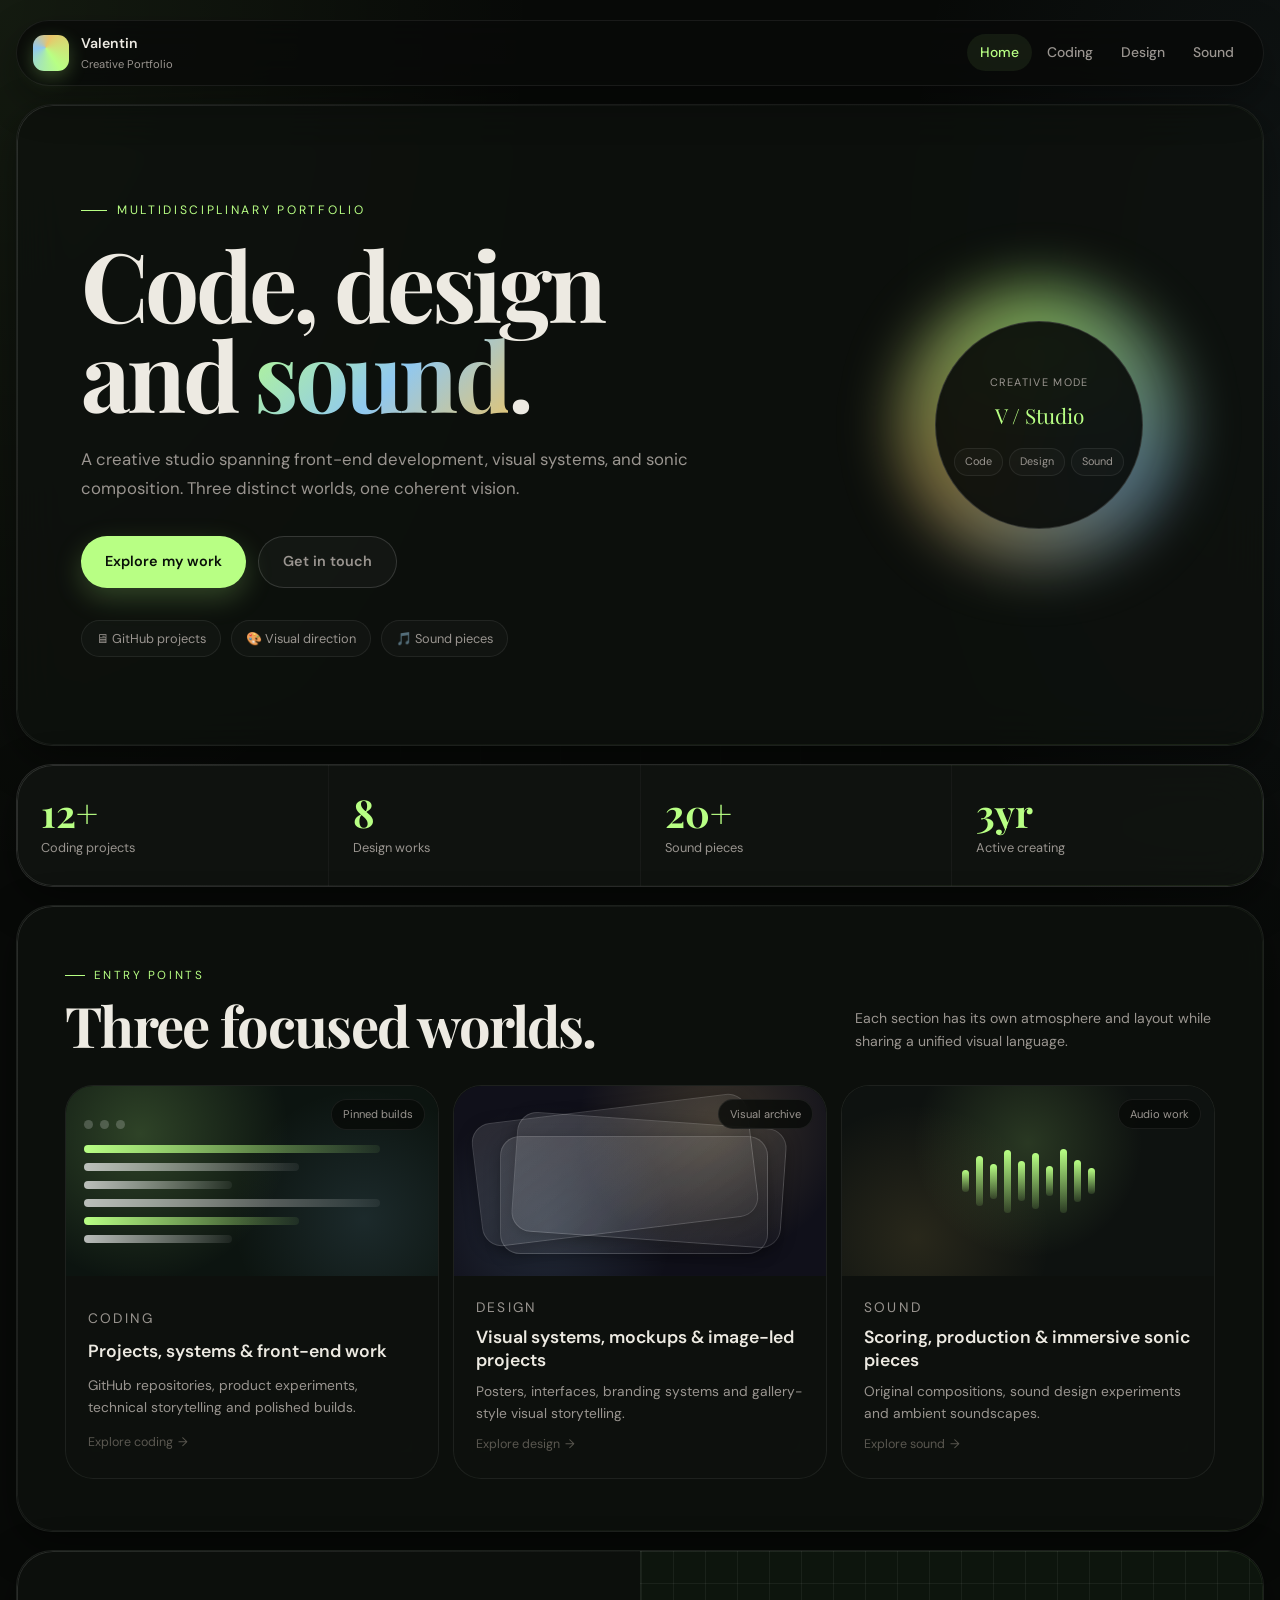
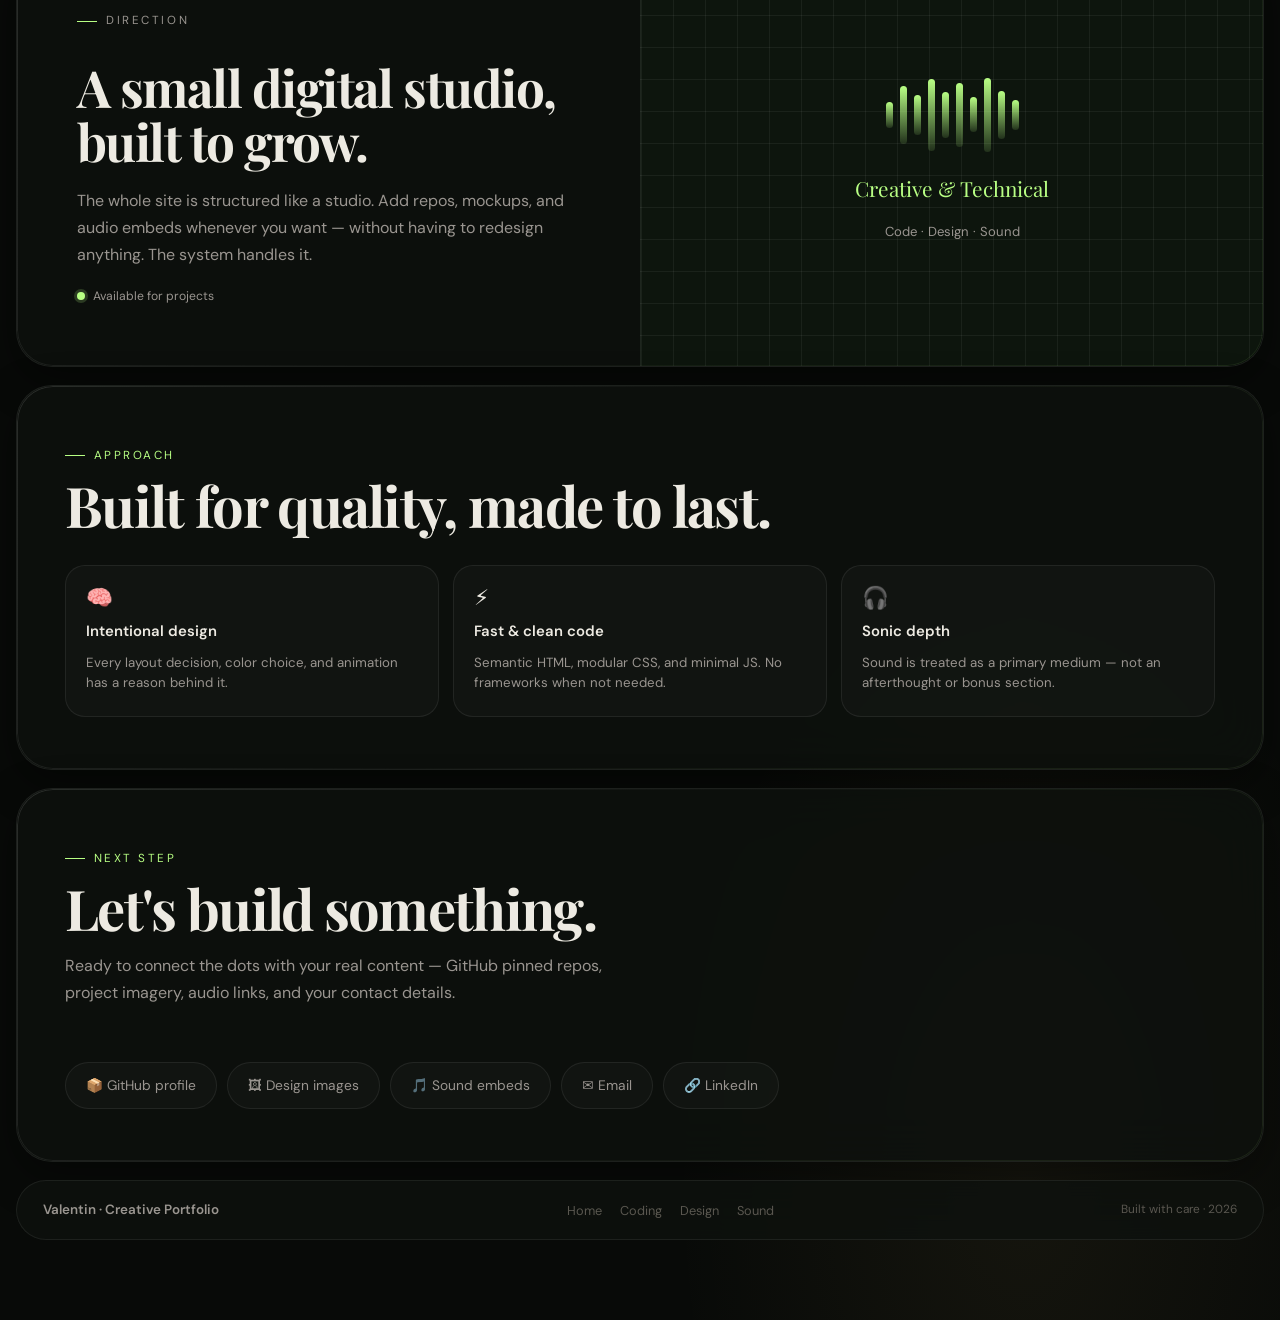
==== index.html @ ca35df56 "v0.9.1" ====
<!DOCTYPE html>
<html lang="en">

<head>
  <meta charset="UTF-8">
  <meta name="viewport" content="width=device-width, initial-scale=1.0">
  <meta name="description" content="Valentin — Multidisciplinary creative portfolio. Code, design and sound.">
  <title>Valentin — Creative Portfolio</title>
  <link rel="preconnect" href="https://fonts.googleapis.com">
  <link rel="preconnect" href="https://fonts.gstatic.com" crossorigin>
  <link
    href="https://fonts.googleapis.com/css2?family=DM+Sans:wght@400;500;600&family=Playfair+Display:wght@700&family=JetBrains+Mono:wght@400&display=swap"
    rel="stylesheet">
  <link rel="stylesheet" href="./assets/styles.css">
  <script defer src="main.js"></script>
</head>

<body>
  <div class="site-wrap">

    <!-- ── Header ── -->
    <header class="site-header">
      <a class="brand" href="index.html">
        <span class="brand-mark" aria-hidden="true"></span>
        <span class="brand-copy">
          <strong>Valentin</strong>
          <small>Creative Portfolio</small>
        </span>
      </a>
      <nav class="site-nav" aria-label="Primary">
        <a class="nav-link" href="index.html">Home</a>
        <a class="nav-link" href="coding.html">Coding</a>
        <a class="nav-link" href="design.html">Design</a>
        <a class="nav-link" href="sound.html">Sound</a>
      </nav>
    </header>

    <!-- ── Hero ── -->
    <section class="page-hero glass" aria-label="Hero">
      <div class="hero-copy" data-reveal>
        <p class="hero-eyebrow">Multidisciplinary portfolio</p>
        <h1 class="hero-title">
          Code, design<br>and <em>sound</em>.
        </h1>
        <p class="hero-desc">
          A creative studio spanning front-end development, visual systems, and sonic composition.
          Three distinct worlds, one coherent vision.
        </p>
        <div class="hero-actions">
          <a class="btn btn-primary" href="#categories">Explore my work</a>
          <a class="btn btn-ghost" href="#contact">Get in touch</a>
        </div>
        <div class="hero-meta">
          <span class="hero-chip">🖥 GitHub projects</span>
          <span class="hero-chip">🎨 Visual direction</span>
          <span class="hero-chip">🎵 Sound pieces</span>
        </div>
      </div>

      <div class="orb-wrap" aria-hidden="true">
        <span class="orb-ring"></span>
        <div class="orb-core">
          <span class="orb-label">Creative mode</span>
          <span class="orb-value">V / Studio</span>
          <div class="orb-tags">
            <span class="orb-tag">Code</span>
            <span class="orb-tag">Design</span>
            <span class="orb-tag">Sound</span>
          </div>
        </div>
      </div>
    </section>

    <!-- ── Stats ── -->
    <div class="stats-strip glass" data-reveal>
      <div class="stat-item">
        <span class="stat-num">12+</span>
        <span class="stat-label">Coding projects</span>
      </div>
      <div class="stat-item">
        <span class="stat-num">8</span>
        <span class="stat-label">Design works</span>
      </div>
      <div class="stat-item">
        <span class="stat-num">20+</span>
        <span class="stat-label">Sound pieces</span>
      </div>
      <div class="stat-item">
        <span class="stat-num">3yr</span>
        <span class="stat-label">Active creating</span>
      </div>
    </div>

    <!-- ── Categories ── -->
    <section class="section glass" id="categories" aria-label="Categories">
      <div class="section-header">
        <div data-reveal>
          <p class="section-label">Entry points</p>
          <h2 class="section-title">Three focused worlds.</h2>
        </div>
        <p style="font-size:.88rem;color:var(--text-muted);max-width:36ch;line-height:1.65;" data-reveal="right">
          Each section has its own atmosphere and layout while sharing a unified visual language.
        </p>
      </div>

      <div class="category-grid">
        <!-- Coding -->
        <a class="cat-card" href="coding.html" data-reveal data-delay="1">
          <div class="cat-media cat-media-code">
            <div class="code-preview">
              <div class="win-dots">
                <span class="win-dot"></span>
                <span class="win-dot"></span>
                <span class="win-dot"></span>
              </div>
              <div class="code-lines">
                <span class="code-line accent l-long"></span>
                <span class="code-line l-med"></span>
                <span class="code-line l-short"></span>
                <span class="code-line l-long"></span>
                <span class="code-line accent l-med"></span>
                <span class="code-line l-short"></span>
              </div>
            </div>
            <span class="cat-badge">Pinned builds</span>
          </div>
          <div class="cat-body">
            <p class="cat-kicker">Coding</p>
            <h3>Projects, systems &amp; front-end work</h3>
            <p>GitHub repositories, product experiments, technical storytelling and polished builds.</p>
            <span class="cat-arrow">Explore coding <span>→</span></span>
          </div>
        </a>

        <!-- Design -->
        <a class="cat-card" href="design.html" data-reveal data-delay="2">
          <div class="cat-media cat-media-design" style="position:relative;">
            <span class="d-frame d-frame-a"></span>
            <span class="d-frame d-frame-b"></span>
            <span class="d-frame d-frame-c"></span>
            <span class="cat-badge">Visual archive</span>
          </div>
          <div class="cat-body">
            <p class="cat-kicker">Design</p>
            <h3>Visual systems, mockups &amp; image-led projects</h3>
            <p>Posters, interfaces, branding systems and gallery-style visual storytelling.</p>
            <span class="cat-arrow">Explore design <span>→</span></span>
          </div>
        </a>

        <!-- Sound -->
        <a class="cat-card" href="sound.html" data-reveal data-delay="3">
          <div class="cat-media cat-media-sound">
            <div class="waveform" aria-hidden="true">
              <span></span><span></span><span></span><span></span><span></span>
              <span></span><span></span><span></span><span></span><span></span>
            </div>
            <span class="cat-badge">Audio work</span>
          </div>
          <div class="cat-body">
            <p class="cat-kicker">Sound</p>
            <h3>Scoring, production &amp; immersive sonic pieces</h3>
            <p>Original compositions, sound design experiments and ambient soundscapes.</p>
            <span class="cat-arrow">Explore sound <span>→</span></span>
          </div>
        </a>
      </div>
    </section>

    <!-- ── Feature split ── -->
    <section class="feature-panel glass" data-reveal aria-label="Direction">
      <div class="feature-copy">
        <p class="section-label">Direction</p>
        <h2>A small digital studio, built to grow.</h2>
        <p>
          The whole site is structured like a studio. Add repos, mockups, and audio embeds whenever you want —
          without having to redesign anything. The system handles it.
        </p>
        <div class="status-dot">Available for projects</div>
      </div>
      <div class="feature-visual media-green media-grid-bg">
        <div style="text-align:center;display:grid;gap:16px;place-items:center;padding:32px;">
          <div class="waveform" style="height:80px;" aria-hidden="true">
            <span></span><span></span><span></span><span></span><span></span>
            <span></span><span></span><span></span><span></span><span></span>
          </div>
          <p style="font-family:var(--font-display);font-size:1.3rem;color:var(--lime);">Creative &amp; Technical</p>
          <p style="font-size:0.82rem;color:var(--text-muted);">Code · Design · Sound</p>
        </div>
      </div>
    </section>

    <!-- ── Mini panels ── -->
    <section class="section glass" aria-label="Approach">
      <div class="section-header">
        <div data-reveal>
          <p class="section-label">Approach</p>
          <h2 class="section-title">Built for quality, made to last.</h2>
        </div>
      </div>
      <div class="mini-grid">
        <div class="mini-card" data-reveal data-delay="1">
          <span class="mini-icon">🧠</span>
          <h4>Intentional design</h4>
          <p>Every layout decision, color choice, and animation has a reason behind it.</p>
        </div>
        <div class="mini-card" data-reveal data-delay="2">
          <span class="mini-icon">⚡</span>
          <h4>Fast &amp; clean code</h4>
          <p>Semantic HTML, modular CSS, and minimal JS. No frameworks when not needed.</p>
        </div>
        <div class="mini-card" data-reveal data-delay="3">
          <span class="mini-icon">🎧</span>
          <h4>Sonic depth</h4>
          <p>Sound is treated as a primary medium — not an afterthought or bonus section.</p>
        </div>
      </div>
    </section>

    <!-- ── Contact ── -->
    <section class="section glass contact-section" id="contact" aria-label="Contact">
      <div data-reveal>
        <p class="section-label">Next step</p>
        <h2 class="section-title" style="margin-bottom:16px;">Let's build something.</h2>
        <p style="color:var(--text-muted);max-width:52ch;line-height:1.7;margin-bottom:28px;">
          Ready to connect the dots with your real content — GitHub pinned repos, project imagery, audio links, and your
          contact details.
        </p>
      </div>
      <div class="contact-chips" data-reveal>
        <a class="contact-chip" href="https://github.com/Valencinn">📦 GitHub profile</a>
        <a class="contact-chip" href="#">🖼 Design images</a>
        <a class="contact-chip" href="https://soundcloud.com/valencinn">🎵 Sound embeds</a>
        <a class="contact-chip" href="mailto:valencinn@example.com">✉️ Email</a>
        <a class="contact-chip" href="https://linkedin.com/in/valentinsierra">🔗 LinkedIn</a>
      </div>
    </section>

    <!-- ── Footer ── -->
    <footer class="site-footer">
      <span class="footer-brand">Valentin · Creative Portfolio</span>
      <nav class="footer-nav" aria-label="Footer">
        <a href="index.html">Home</a>
        <a href="coding.html">Coding</a>
        <a href="design.html">Design</a>
        <a href="sound.html">Sound</a>
      </nav>
      <p class="footer-note">Built with care · <span data-year></span></p>
    </footer>

  </div>
</body>

</html>
---- assets/styles.css ----
/* ============================================================
   VALENTIN PORTFOLIO — Design System v2
   ============================================================ */

:root {
  --bg: #080a08;
  --surface: rgba(14, 18, 14, 0.82);
  --surface-hi: rgba(20, 26, 20, 0.92);
  --surface-lo: rgba(255, 255, 255, 0.025);
  --text: #edeae2;
  --text-muted: #9a9590;
  --text-faint: #5a5750;
  --line: rgba(255, 255, 255, 0.07);
  --line-hi: rgba(255, 255, 255, 0.14);

  --lime: #b8ff84;
  --lime-glow: rgba(184, 255, 132, 0.18);
  --lime-dim: rgba(184, 255, 132, 0.07);
  --amber: #e9c46a;
  --sky: #90c8f0;
  --rose: #f4a0b0;

  --shadow-sm: 0 4px 16px rgba(0, 0, 0, 0.3);
  --shadow-md: 0 14px 44px rgba(0, 0, 0, 0.4);
  --shadow-lg: 0 30px 80px rgba(0, 0, 0, 0.5);

  --r-xs: 8px;
  --r-sm: 14px;
  --r-md: 20px;
  --r-lg: 28px;
  --r-xl: 36px;
  --r-pill: 999px;

  --font-body: "DM Sans", system-ui, sans-serif;
  --font-display: "Playfair Display", Georgia, serif;
  --font-mono: "JetBrains Mono", monospace;

  --t-fast: 160ms cubic-bezier(.25, .46, .45, .94);
  --t-base: 260ms cubic-bezier(.25, .46, .45, .94);
  --t-slow: 440ms cubic-bezier(.22, 1, .36, 1);
}

*,
*::before,
*::after {
  box-sizing: border-box;
}

html {
  scroll-behavior: smooth;
}

body {
  margin: 0;
}

h1,
h2,
h3,
h4,
p,
ul,
ol {
  margin: 0;
}

ul,
ol {
  padding: 0;
  list-style: none;
}

img,
svg {
  display: block;
  max-width: 100%;
}

a {
  color: inherit;
  text-decoration: none;
}

button {
  cursor: pointer;
  border: none;
  background: none;
  font: inherit;
}

/* ── Base ── */
body {
  font-family: var(--font-body);
  line-height: 1.65;
  color: var(--text);
  background-color: var(--bg);
  background-image:
    radial-gradient(ellipse 70% 50% at 0% 0%, rgba(184, 255, 132, 0.07) 0%, transparent 60%),
    radial-gradient(ellipse 55% 45% at 100% 10%, rgba(144, 200, 240, 0.06) 0%, transparent 55%),
    radial-gradient(ellipse 50% 40% at 80% 95%, rgba(233, 196, 106, 0.06) 0%, transparent 55%);
  min-height: 100vh;
}

body::before {
  content: "";
  position: fixed;
  inset: 0;
  pointer-events: none;
  z-index: 0;
  background-image:
    linear-gradient(rgba(255, 255, 255, 0.011) 1px, transparent 1px),
    linear-gradient(90deg, rgba(255, 255, 255, 0.011) 1px, transparent 1px);
  background-size: 80px 80px;
  mask-image: radial-gradient(ellipse at center, black 30%, transparent 80%);
}

/* ── Wrapper ── */
.site-wrap {
  position: relative;
  z-index: 1;
  width: min(1280px, calc(100% - 32px));
  margin: 0 auto;
  padding-block: 20px 80px;
  display: grid;
  gap: 18px;
}

/* ── Glass panel ── */
.glass {
  position: relative;
  overflow: hidden;
  background: var(--surface);
  backdrop-filter: blur(24px);
  border: 1px solid var(--line);
  border-radius: var(--r-xl);
  box-shadow: var(--shadow-md);
}

.glass::after {
  content: "";
  position: absolute;
  inset: 0;
  border-radius: inherit;
  padding: 1px;
  background: linear-gradient(130deg,
      rgba(255, 255, 255, 0.13) 0%,
      rgba(255, 255, 255, 0.02) 45%,
      rgba(184, 255, 132, 0.09) 100%);
  -webkit-mask: linear-gradient(#fff 0 0) content-box, linear-gradient(#fff 0 0);
  mask: linear-gradient(#fff 0 0) content-box, linear-gradient(#fff 0 0);
  -webkit-mask-composite: xor;
  mask-composite: exclude;
  pointer-events: none;
}

/* ── Header ── */
.site-header {
  position: sticky;
  top: 16px;
  z-index: 100;
  display: flex;
  align-items: center;
  justify-content: space-between;
  gap: 16px;
  padding: 11px 16px;
  background: rgba(8, 10, 8, 0.78);
  backdrop-filter: blur(28px);
  border: 1px solid var(--line);
  border-radius: var(--r-pill);
  box-shadow: 0 16px 40px rgba(0, 0, 0, 0.3);
  transition: background var(--t-base), box-shadow var(--t-base);
}

.site-header.scrolled {
  background: rgba(8, 10, 8, 0.94);
}

.brand {
  display: flex;
  align-items: center;
  gap: 12px;
}

.brand-mark {
  width: 36px;
  height: 36px;
  border-radius: 11px;
  flex-shrink: 0;
  background: conic-gradient(from 145deg at 35% 35%,
      var(--lime) 0deg, var(--sky) 120deg, var(--amber) 240deg, var(--lime) 360deg);
  box-shadow: 0 6px 18px rgba(184, 255, 132, 0.24);
}

.brand-copy {
  display: grid;
  gap: 0;
}

.brand-copy strong {
  font-size: 0.88rem;
  font-weight: 600;
}

.brand-copy small {
  font-size: 0.7rem;
  color: var(--text-muted);
}

.site-nav {
  display: flex;
  align-items: center;
  gap: 2px;
}

.nav-link {
  padding: 7px 13px;
  border-radius: var(--r-pill);
  font-size: 0.87rem;
  font-weight: 500;
  color: var(--text-muted);
  transition: color var(--t-fast), background var(--t-fast);
}

.nav-link:hover {
  color: var(--text);
  background: rgba(255, 255, 255, 0.06);
}

.nav-link.active {
  color: var(--lime);
  background: var(--lime-dim);
}

/* ── Hero (landing) ── */
.page-hero {
  display: grid;
  grid-template-columns: 1fr 300px;
  gap: 32px;
  align-items: center;
  padding: clamp(44px, 7vw, 88px) clamp(32px, 5vw, 68px);
  min-height: min(62vh, 580px);
}

.hero-eyebrow {
  display: inline-flex;
  align-items: center;
  gap: 10px;
  font-size: 0.76rem;
  letter-spacing: 0.22em;
  text-transform: uppercase;
  color: var(--lime);
  margin-bottom: 18px;
}

.hero-eyebrow::before {
  content: "";
  display: block;
  width: 26px;
  height: 1px;
  background: var(--lime);
}

.hero-title {
  font-family: var(--font-display);
  font-size: clamp(3.4rem, 7.5vw, 7rem);
  font-weight: 700;
  letter-spacing: -0.038em;
  line-height: 0.94;
  margin-bottom: 26px;
}

.hero-title em {
  font-style: normal;
  background: linear-gradient(135deg, var(--lime) 0%, var(--sky) 55%, var(--amber) 100%);
  -webkit-background-clip: text;
  background-clip: text;
  -webkit-text-fill-color: transparent;
}

.hero-desc {
  font-size: 1.05rem;
  color: var(--text-muted);
  max-width: 52ch;
  line-height: 1.72;
  margin-bottom: 34px;
}

.hero-actions {
  display: flex;
  flex-wrap: wrap;
  gap: 12px;
  margin-bottom: 32px;
}

.hero-meta {
  display: flex;
  flex-wrap: wrap;
  gap: 10px;
}

.hero-chip {
  padding: 7px 14px;
  border: 1px solid var(--line);
  border-radius: var(--r-pill);
  font-size: 0.8rem;
  color: var(--text-muted);
  background: var(--surface-lo);
}

/* ── Orb visual ── */
.orb-wrap {
  position: relative;
  width: 280px;
  height: 280px;
  flex-shrink: 0;
}

.orb-ring {
  position: absolute;
  inset: 0;
  border-radius: 50%;
  background: conic-gradient(from 0deg,
      rgba(184, 255, 132, 0.6) 0%, rgba(144, 200, 240, 0.5) 120deg,
      rgba(233, 196, 106, 0.5) 240deg, rgba(184, 255, 132, 0.6) 360deg);
  filter: blur(28px);
  animation: orbSpin 14s linear infinite;
}

.orb-core {
  position: absolute;
  inset: 36px;
  border-radius: 50%;
  background: rgba(8, 10, 8, 0.9);
  border: 1px solid var(--line-hi);
  backdrop-filter: blur(8px);
  display: flex;
  flex-direction: column;
  align-items: center;
  justify-content: center;
  gap: 6px;
  text-align: center;
}

.orb-label {
  font-size: 0.68rem;
  color: var(--text-muted);
  letter-spacing: 0.12em;
  text-transform: uppercase;
}

.orb-value {
  font-family: var(--font-display);
  font-size: 1.3rem;
  color: var(--lime);
}

.orb-tags {
  display: flex;
  gap: 6px;
  flex-wrap: wrap;
  justify-content: center;
  margin-top: 10px;
}

.orb-tag {
  padding: 4px 10px;
  border: 1px solid var(--line);
  border-radius: var(--r-pill);
  font-size: 0.68rem;
  color: var(--text-muted);
  background: var(--surface-lo);
}

@keyframes orbSpin {
  to {
    transform: rotate(360deg);
  }
}

/* ── Btns ── */
.btn {
  display: inline-flex;
  align-items: center;
  gap: 8px;
  padding: 13px 24px;
  border-radius: var(--r-pill);
  font-size: 0.9rem;
  font-weight: 600;
  transition: transform var(--t-fast), box-shadow var(--t-fast), background var(--t-fast);
}

.btn:hover {
  transform: translateY(-2px);
}

.btn-primary {
  background: var(--lime);
  color: #080f08;
  box-shadow: 0 10px 28px rgba(184, 255, 132, 0.22);
}

.btn-primary:hover {
  box-shadow: 0 16px 38px rgba(184, 255, 132, 0.38);
}

.btn-ghost {
  border: 1px solid var(--line-hi);
  color: var(--text-muted);
  background: rgba(255, 255, 255, 0.03);
}

.btn-ghost:hover {
  color: var(--text);
  background: rgba(255, 255, 255, 0.07);
}

/* ── Stats strip ── */
.stats-strip {
  display: grid;
  grid-template-columns: repeat(4, 1fr);
  gap: 1px;
  background: var(--line);
  border-radius: var(--r-xl);
  overflow: hidden;
}

.stat-item {
  padding: 28px 24px;
  background: var(--surface);
  display: grid;
  gap: 5px;
  transition: background var(--t-fast);
}

.stat-item:hover {
  background: var(--surface-hi);
}

.stat-num {
  font-family: var(--font-display);
  font-size: clamp(1.8rem, 3vw, 2.6rem);
  font-weight: 700;
  line-height: 1;
  color: var(--lime);
}

.stat-label {
  font-size: 0.8rem;
  color: var(--text-muted);
}

/* ── Category cards ── */
.section {
  padding: clamp(28px, 4.5vw, 52px) clamp(24px, 4vw, 48px);
}

.section-label {
  display: inline-flex;
  align-items: center;
  gap: 9px;
  font-size: 0.73rem;
  letter-spacing: 0.22em;
  text-transform: uppercase;
  color: var(--lime);
  margin-bottom: 12px;
}

.section-label::before {
  content: "";
  display: block;
  width: 20px;
  height: 1px;
  background: var(--lime);
}

.section-title {
  font-family: var(--font-display);
  font-size: clamp(2rem, 4.5vw, 3.5rem);
  font-weight: 700;
  letter-spacing: -0.03em;
  line-height: 1;
}

.section-header {
  display: grid;
  grid-template-columns: 1fr auto;
  gap: 20px;
  align-items: end;
  margin-bottom: 32px;
}

.category-grid {
  display: grid;
  grid-template-columns: repeat(3, 1fr);
  gap: 14px;
}

.cat-card {
  position: relative;
  overflow: hidden;
  border: 1px solid var(--line);
  border-radius: var(--r-lg);
  background: var(--surface);
  backdrop-filter: blur(16px);
  transition: transform var(--t-base), border-color var(--t-base), box-shadow var(--t-base);
  display: grid;
}

.cat-card:hover {
  transform: translateY(-6px);
  border-color: var(--line-hi);
  box-shadow: var(--shadow-lg);
}

.cat-media {
  height: 190px;
  position: relative;
  overflow: hidden;
  display: grid;
  place-items: center;
}

.cat-media-code {
  background:
    radial-gradient(circle at 20% 25%, rgba(184, 255, 132, 0.2), transparent 45%),
    radial-gradient(circle at 80% 70%, rgba(144, 200, 240, 0.12), transparent 40%),
    #0c1410;
}

.cat-media-design {
  background:
    radial-gradient(circle at 70% 20%, rgba(233, 196, 106, 0.2), transparent 45%),
    radial-gradient(circle at 25% 75%, rgba(144, 200, 240, 0.14), transparent 40%),
    #10101a;
}

.cat-media-sound {
  background:
    radial-gradient(circle at 50% 30%, rgba(184, 255, 132, 0.16), transparent 50%),
    radial-gradient(circle at 20% 80%, rgba(233, 196, 106, 0.12), transparent 40%),
    #0e1210;
}

.cat-badge {
  position: absolute;
  top: 13px;
  right: 13px;
  padding: 5px 11px;
  border-radius: var(--r-pill);
  background: rgba(8, 10, 8, 0.8);
  border: 1px solid var(--line);
  font-size: 0.7rem;
  color: var(--text-muted);
  backdrop-filter: blur(8px);
}

.cat-body {
  padding: 20px 22px 24px;
  display: grid;
  gap: 8px;
}

.cat-kicker {
  font-size: 0.72rem;
  color: var(--lime);
  letter-spacing: 0.16em;
  text-transform: uppercase;
}

.cat-body h3 {
  font-size: 1.1rem;
  font-weight: 600;
  line-height: 1.3;
}

.cat-body p {
  font-size: 0.86rem;
  color: var(--text-muted);
  line-height: 1.6;
}

.cat-arrow {
  display: inline-flex;
  align-items: center;
  gap: 5px;
  font-size: 0.78rem;
  color: var(--text-faint);
  margin-top: 2px;
  transition: color var(--t-fast), gap var(--t-fast);
}

.cat-card:hover .cat-arrow {
  color: var(--lime);
  gap: 10px;
}

/* Code preview */
.code-preview {
  display: grid;
  align-content: start;
  gap: 16px;
  padding: 18px;
  width: 100%;
}

.win-dots {
  display: flex;
  gap: 7px;
}

.win-dot {
  width: 9px;
  height: 9px;
  border-radius: 50%;
  background: rgba(255, 255, 255, 0.2);
}

.code-lines {
  display: grid;
  gap: 10px;
}

.code-line {
  height: 8px;
  border-radius: var(--r-pill);
  background: linear-gradient(90deg, rgba(255, 255, 255, 0.7), rgba(255, 255, 255, 0.06));
}

.code-line.l-long {
  width: 88%;
}

.code-line.l-med {
  width: 64%;
}

.code-line.l-short {
  width: 44%;
}

.code-line.accent {
  background: linear-gradient(90deg, var(--lime), rgba(184, 255, 132, 0.07));
}

/* Design preview */
.d-frame {
  position: absolute;
  border-radius: var(--r-md);
  border: 1px solid var(--line-hi);
  background: linear-gradient(145deg, rgba(255, 255, 255, 0.11), rgba(255, 255, 255, 0.03));
  box-shadow: var(--shadow-sm);
}

.d-frame-a {
  inset: 22px 72px 44px 22px;
  transform: rotate(-7deg);
}

.d-frame-b {
  inset: 34px 42px 36px 60px;
  transform: rotate(4deg);
}

.d-frame-c {
  inset: 50px 58px 22px 46px;
}

/* Waveform */
.waveform {
  display: flex;
  align-items: center;
  gap: 7px;
  height: 70px;
}

.waveform span {
  display: block;
  width: 7px;
  border-radius: var(--r-pill);
  background: linear-gradient(180deg, var(--lime), rgba(184, 255, 132, 0.12));
  animation: waveAnim 1.6s ease-in-out infinite;
}

.waveform span:nth-child(1) {
  height: 32%;
  animation-delay: -0.24s;
}

.waveform span:nth-child(2) {
  height: 72%;
  animation-delay: -0.48s;
}

.waveform span:nth-child(3) {
  height: 50%;
  animation-delay: -0.12s;
}

.waveform span:nth-child(4) {
  height: 90%;
  animation-delay: -0.60s;
}

.waveform span:nth-child(5) {
  height: 58%;
  animation-delay: -0.30s;
}

.waveform span:nth-child(6) {
  height: 80%;
  animation-delay: -0.42s;
}

.waveform span:nth-child(7) {
  height: 44%;
  animation-delay: -0.18s;
}

.waveform span:nth-child(8) {
  height: 92%;
  animation-delay: -0.54s;
}

.waveform span:nth-child(9) {
  height: 60%;
  animation-delay: -0.06s;
}

.waveform span:nth-child(10) {
  height: 38%;
  animation-delay: -0.36s;
}

@keyframes waveAnim {

  0%,
  100% {
    transform: scaleY(.5);
    opacity: .55;
  }

  50% {
    transform: scaleY(1);
    opacity: 1;
  }
}

/* ── Work cards ── */
.work-grid {
  display: grid;
  grid-template-columns: repeat(3, 1fr);
  gap: 14px;
}

.work-grid.two-col {
  grid-template-columns: repeat(2, 1fr);
}

.work-grid.featured {
  grid-template-columns: 1.4fr 1fr;
}

.work-card {
  border: 1px solid var(--line);
  border-radius: var(--r-lg);
  background: var(--surface);
  overflow: hidden;
  transition: transform var(--t-base), border-color var(--t-base), box-shadow var(--t-base);
  display: grid;
}

.work-card:hover {
  transform: translateY(-5px);
  border-color: var(--line-hi);
  box-shadow: var(--shadow-lg);
}

.work-media {
  height: 210px;
  position: relative;
  overflow: hidden;
}

.work-media-inner {
  position: absolute;
  inset: 0;
  display: grid;
  place-items: center;
  padding: 24px;
}

.work-media-tall {
  height: 310px;
}

.media-green {
  background: radial-gradient(circle at 20% 20%, rgba(184, 255, 132, 0.22), transparent 40%), radial-gradient(circle at 80% 80%, rgba(144, 200, 240, 0.14), transparent 40%), #0d150d;
}

.media-amber {
  background: radial-gradient(circle at 80% 20%, rgba(233, 196, 106, 0.22), transparent 40%), radial-gradient(circle at 20% 80%, rgba(144, 200, 240, 0.12), transparent 40%), #141208;
}

.media-blue {
  background: radial-gradient(circle at 50% 10%, rgba(144, 200, 240, 0.22), transparent 45%), radial-gradient(circle at 20% 90%, rgba(184, 255, 132, 0.1), transparent 35%), #0c1218;
}

.media-rose {
  background: radial-gradient(circle at 70% 30%, rgba(244, 160, 176, 0.2), transparent 40%), radial-gradient(circle at 20% 70%, rgba(233, 196, 106, 0.1), transparent 40%), #140c0e;
}

.media-purple {
  background: radial-gradient(circle at 40% 30%, rgba(180, 150, 255, 0.2), transparent 45%), radial-gradient(circle at 80% 80%, rgba(144, 200, 240, 0.12), transparent 40%), #100c18;
}

.media-grid-bg {
  background-image: linear-gradient(rgba(255, 255, 255, 0.055) 1px, transparent 1px), linear-gradient(90deg, rgba(255, 255, 255, 0.055) 1px, transparent 1px);
  background-size: 32px 32px;
}

.work-badge {
  position: absolute;
  top: 13px;
  right: 13px;
  padding: 5px 11px;
  border-radius: var(--r-pill);
  background: rgba(8, 10, 8, 0.82);
  border: 1px solid var(--line);
  font-size: 0.7rem;
  color: var(--text-muted);
  backdrop-filter: blur(8px);
}

.work-body {
  padding: 18px 20px 22px;
  display: grid;
  gap: 7px;
}

.work-tag {
  font-size: 0.7rem;
  color: var(--amber);
  letter-spacing: 0.14em;
  text-transform: uppercase;
}

.work-body h3 {
  font-size: 1.03rem;
  font-weight: 600;
  line-height: 1.3;
}

.work-body p {
  font-size: 0.85rem;
  color: var(--text-muted);
  line-height: 1.6;
}

.work-meta {
  display: flex;
  flex-wrap: wrap;
  gap: 7px;
  margin-top: 4px;
}

.pill {
  padding: 4px 10px;
  border: 1px solid rgba(255, 255, 255, 0.07);
  border-radius: var(--r-pill);
  font-size: 0.7rem;
  color: var(--text-faint);
  background: var(--surface-lo);
}

/* ── Feature panel ── */
.feature-panel {
  display: grid;
  grid-template-columns: 1fr 1fr;
  overflow: hidden;
}

.feature-copy {
  padding: clamp(32px, 5vw, 60px);
  display: grid;
  gap: 18px;
  align-content: center;
}

.feature-copy h2 {
  font-family: var(--font-display);
  font-size: clamp(2rem, 4vw, 3.2rem);
  font-weight: 700;
  letter-spacing: -0.03em;
  line-height: 1.05;
}

.feature-copy p {
  color: var(--text-muted);
  line-height: 1.7;
}

.feature-visual {
  position: relative;
  overflow: hidden;
  border-left: 1px solid var(--line);
  min-height: 300px;
  display: grid;
  place-items: center;
}

/* ── Mini cards ── */
.mini-grid {
  display: grid;
  grid-template-columns: repeat(3, 1fr);
  gap: 14px;
}

.mini-card {
  padding: 22px 20px;
  border: 1px solid var(--line);
  border-radius: var(--r-md);
  background: var(--surface-lo);
  display: grid;
  gap: 9px;
  transition: border-color var(--t-fast), background var(--t-fast);
}

.mini-card:hover {
  border-color: var(--line-hi);
  background: rgba(255, 255, 255, 0.03);
}

.mini-icon {
  font-size: 1.35rem;
  line-height: 1;
}

.mini-card h4 {
  font-size: 0.93rem;
  font-weight: 600;
}

.mini-card p {
  font-size: 0.83rem;
  color: var(--text-muted);
  line-height: 1.55;
}

/* ── Sound cards ── */
.sound-grid {
  display: grid;
  grid-template-columns: repeat(3, 1fr);
  gap: 14px;
}

.sound-card {
  border: 1px solid var(--line);
  border-radius: var(--r-lg);
  background: var(--surface);
  overflow: hidden;
  transition: transform var(--t-base), border-color var(--t-base);
  display: grid;
}

.sound-card:hover {
  transform: translateY(-4px);
  border-color: var(--line-hi);
}

.track-cover {
  height: 170px;
  display: grid;
  place-items: center;
  position: relative;
  overflow: hidden;
}

.mini-wave {
  display: flex;
  align-items: center;
  gap: 5px;
  height: 48px;
}

.mini-wave span {
  display: block;
  width: 6px;
  border-radius: var(--r-pill);
  background: rgba(255, 255, 255, 0.28);
  animation: waveAnim 1.6s ease-in-out infinite;
}

.mini-wave span:nth-child(1) {
  height: 38%;
  animation-delay: -0.2s;
}

.mini-wave span:nth-child(2) {
  height: 78%;
  animation-delay: -0.4s;
}

.mini-wave span:nth-child(3) {
  height: 54%;
  animation-delay: -0.1s;
}

.mini-wave span:nth-child(4) {
  height: 90%;
  animation-delay: -0.5s;
}

.mini-wave span:nth-child(5) {
  height: 64%;
  animation-delay: -0.3s;
}

.play-btn {
  width: 46px;
  height: 46px;
  border-radius: 50%;
  background: var(--lime);
  color: #080f08;
  display: grid;
  place-items: center;
  font-size: 1rem;
  transition: transform var(--t-fast), box-shadow var(--t-fast);
  box-shadow: 0 8px 20px rgba(184, 255, 132, 0.28);
  flex-shrink: 0;
}

.play-btn:hover {
  transform: scale(1.1);
  box-shadow: 0 12px 30px rgba(184, 255, 132, 0.5);
}

.track-info {
  padding: 16px 18px 18px;
  display: grid;
  gap: 5px;
}

.track-cat {
  font-size: 0.7rem;
  color: var(--sky);
  letter-spacing: 0.15em;
  text-transform: uppercase;
}

.track-info h3 {
  font-size: 0.98rem;
  font-weight: 600;
}

.track-info p {
  font-size: 0.83rem;
  color: var(--text-muted);
  line-height: 1.55;
}

.track-footer {
  display: flex;
  align-items: center;
  justify-content: space-between;
  padding: 11px 18px 16px;
  border-top: 1px solid var(--line);
}

.track-dur {
  font-family: var(--font-mono);
  font-size: 0.76rem;
  color: var(--text-faint);
}

/* ── Sub-hero (inner pages) ── */
.sub-hero {
  padding: clamp(48px, 7vw, 90px) clamp(32px, 5vw, 64px);
  position: relative;
  overflow: hidden;
}

.sub-hero h1 {
  font-family: var(--font-display);
  font-size: clamp(3rem, 8vw, 6.5rem);
  font-weight: 700;
  letter-spacing: -0.04em;
  line-height: 0.94;
  margin-bottom: 20px;
}

.sub-hero p {
  font-size: 1.05rem;
  color: var(--text-muted);
  max-width: 54ch;
  line-height: 1.7;
}

.sub-hero-accent {
  position: absolute;
  inset: 0;
  pointer-events: none;
}

/* ── Contact ── */
.contact-section {
  display: grid;
  gap: 28px;
}

.contact-chips {
  display: flex;
  flex-wrap: wrap;
  gap: 10px;
}

.contact-chip {
  padding: 11px 20px;
  border: 1px solid var(--line);
  border-radius: var(--r-pill);
  font-size: 0.86rem;
  color: var(--text-muted);
  background: var(--surface-lo);
  transition: border-color var(--t-fast), color var(--t-fast), background var(--t-fast);
}

.contact-chip:hover {
  border-color: var(--lime);
  color: var(--lime);
  background: var(--lime-dim);
}

/* ── Status dot ── */
.status-dot {
  display: inline-flex;
  align-items: center;
  gap: 8px;
  font-size: 0.76rem;
  color: var(--text-muted);
}

.status-dot::before {
  content: "";
  display: block;
  width: 8px;
  height: 8px;
  border-radius: 50%;
  background: var(--lime);
  box-shadow: 0 0 0 3px rgba(184, 255, 132, 0.18);
  animation: sPulse 2.5s infinite;
}

@keyframes sPulse {

  0%,
  100% {
    box-shadow: 0 0 0 3px rgba(184, 255, 132, 0.18);
  }

  50% {
    box-shadow: 0 0 0 8px rgba(184, 255, 132, 0);
  }
}

/* ── Footer ── */
.site-footer {
  display: flex;
  align-items: center;
  justify-content: space-between;
  padding: 18px 26px;
  border: 1px solid var(--line);
  border-radius: var(--r-xl);
  background: var(--surface);
  backdrop-filter: blur(16px);
}

.footer-brand {
  font-size: 0.84rem;
  font-weight: 600;
  color: var(--text-muted);
}

.footer-nav {
  display: flex;
  gap: 18px;
}

.footer-nav a {
  font-size: 0.8rem;
  color: var(--text-faint);
  transition: color var(--t-fast);
}

.footer-nav a:hover {
  color: var(--text);
}

.footer-note {
  font-size: 0.74rem;
  color: var(--text-faint);
}

/* ── Scroll reveal ── */
[data-reveal] {
  opacity: 0;
  transform: translateY(24px);
  transition: opacity .65s cubic-bezier(.22, 1, .36, 1), transform .65s cubic-bezier(.22, 1, .36, 1);
}

[data-reveal="left"] {
  transform: translateX(-24px);
}

[data-reveal="right"] {
  transform: translateX(24px);
}

[data-reveal].revealed {
  opacity: 1;
  transform: translate(0);
}

[data-delay="1"] {
  transition-delay: .1s;
}

[data-delay="2"] {
  transition-delay: .2s;
}

[data-delay="3"] {
  transition-delay: .3s;
}

[data-delay="4"] {
  transition-delay: .4s;
}

[data-delay="5"] {
  transition-delay: .5s;
}

/* ── Responsive ── */
@media (max-width:1080px) {
  .page-hero {
    grid-template-columns: 1fr;
  }

  .orb-wrap {
    display: none;
  }

  .category-grid {
    grid-template-columns: 1fr 1fr;
  }

  .work-grid,
  .work-grid.featured {
    grid-template-columns: 1fr 1fr;
  }

  .stats-strip {
    grid-template-columns: repeat(2, 1fr);
  }

  .feature-panel {
    grid-template-columns: 1fr;
  }

  .feature-visual {
    border-left: none;
    border-top: 1px solid var(--line);
  }

  .mini-grid {
    grid-template-columns: 1fr 1fr;
  }

  .section-header {
    grid-template-columns: 1fr;
  }

  .sound-grid {
    grid-template-columns: 1fr 1fr;
  }
}

@media (max-width:760px) {
  .site-wrap {
    width: calc(100% - 20px);
    gap: 12px;
  }

  .site-header {
    position: static;
    flex-direction: column;
    align-items: flex-start;
    border-radius: var(--r-xl);
  }

  .category-grid,
  .work-grid,
  .work-grid.two-col,
  .mini-grid,
  .sound-grid {
    grid-template-columns: 1fr;
  }

  .stats-strip {
    grid-template-columns: repeat(2, 1fr);
  }

  .site-footer {
    flex-direction: column;
    gap: 12px;
    align-items: flex-start;
  }
}

@media(prefers-reduced-motion:reduce) {

  *,
  *::before,
  *::after {
    animation: none !important;
    transition: none !important;
  }

  [data-reveal] {
    opacity: 1 !important;
    transform: none !important;
  }
}
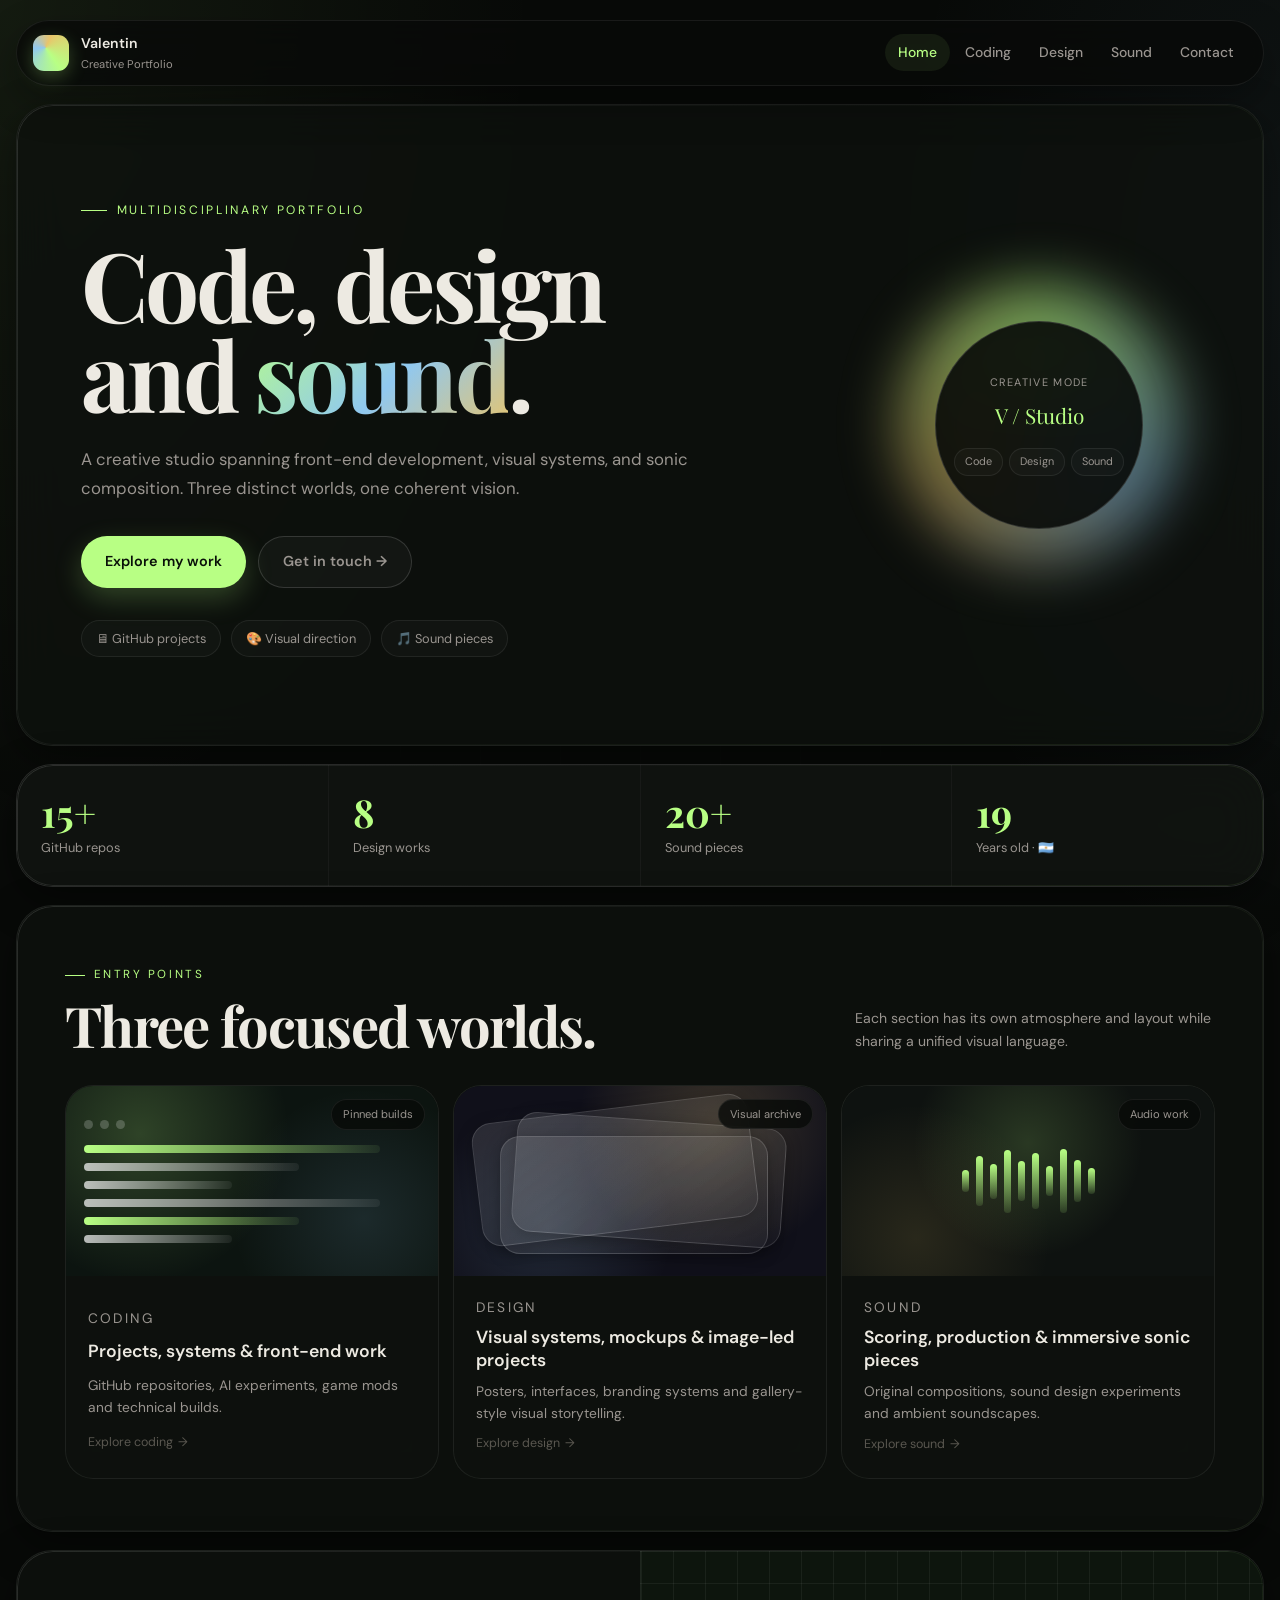
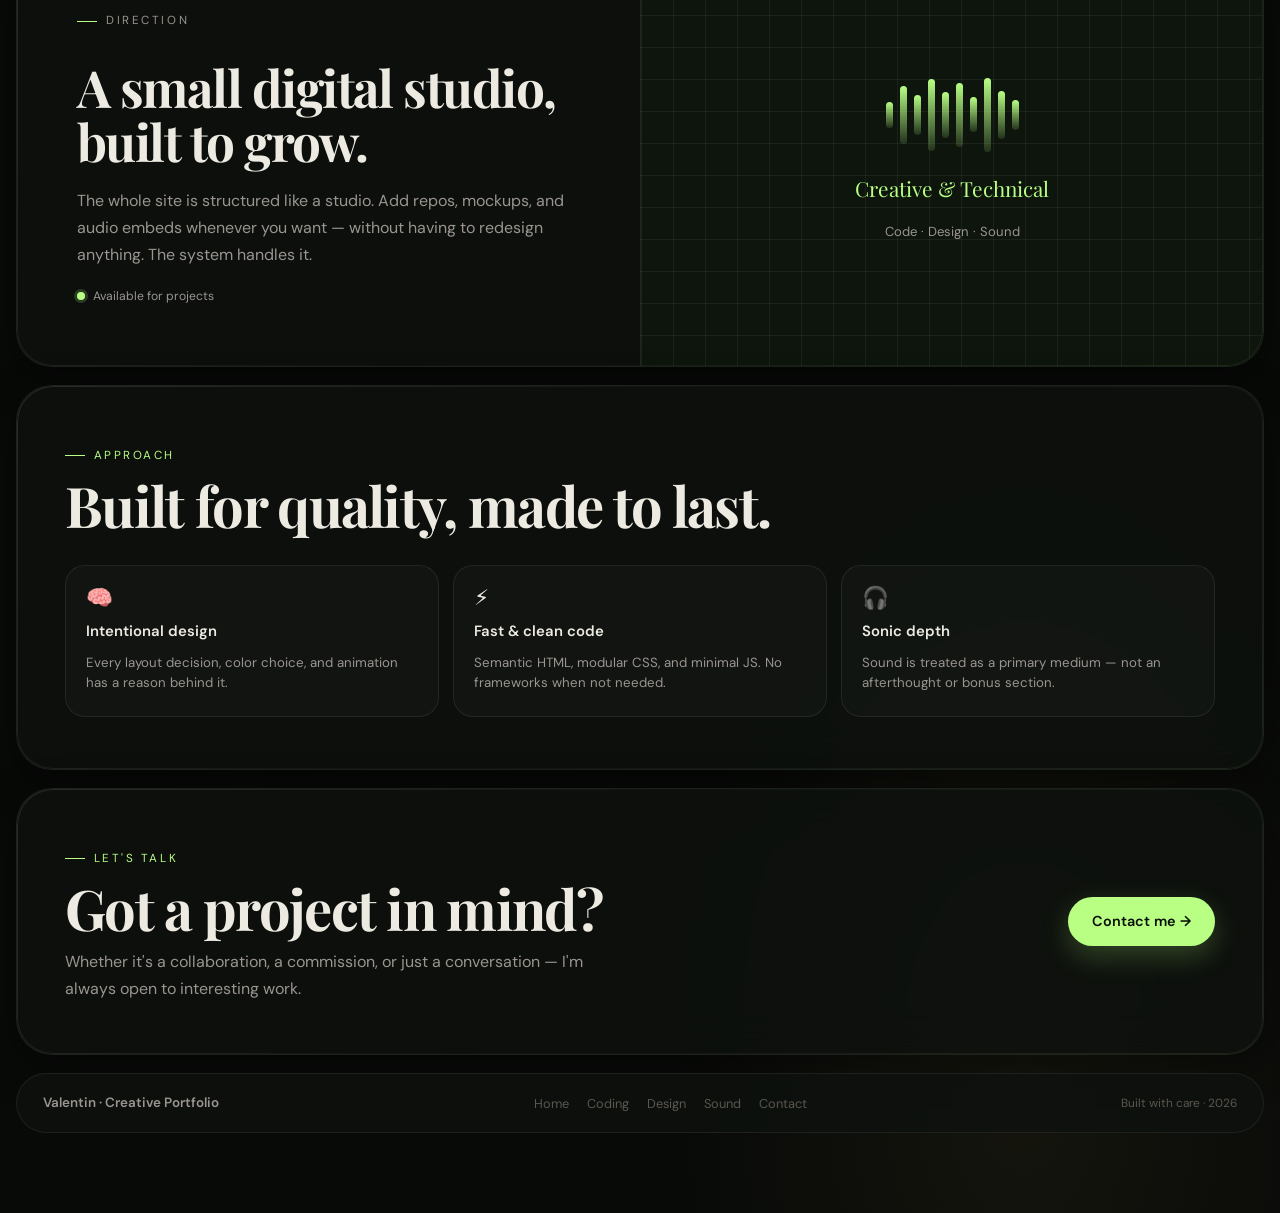
==== commit 99db6f2b: "v0.9.2" ====
--- a/index.html
+++ b/index.html
@@ -32,6 +32,7 @@
         <a class="nav-link" href="coding.html">Coding</a>
         <a class="nav-link" href="design.html">Design</a>
         <a class="nav-link" href="sound.html">Sound</a>
+        <a class="nav-link" href="contact.html">Contact</a>
       </nav>
     </header>
 
@@ -48,7 +49,7 @@
         </p>
         <div class="hero-actions">
           <a class="btn btn-primary" href="#categories">Explore my work</a>
-          <a class="btn btn-ghost" href="#contact">Get in touch</a>
+          <a class="btn btn-ghost" href="contact.html">Get in touch →</a>
         </div>
         <div class="hero-meta">
           <span class="hero-chip">🖥 GitHub projects</span>
@@ -74,8 +75,8 @@
     <!-- ── Stats ── -->
     <div class="stats-strip glass" data-reveal>
       <div class="stat-item">
-        <span class="stat-num">12+</span>
-        <span class="stat-label">Coding projects</span>
+        <span class="stat-num">15+</span>
+        <span class="stat-label">GitHub repos</span>
       </div>
       <div class="stat-item">
         <span class="stat-num">8</span>
@@ -86,8 +87,8 @@
         <span class="stat-label">Sound pieces</span>
       </div>
       <div class="stat-item">
-        <span class="stat-num">3yr</span>
-        <span class="stat-label">Active creating</span>
+        <span class="stat-num">19</span>
+        <span class="stat-label">Years old · 🇦🇷</span>
       </div>
     </div>
 
@@ -104,14 +105,11 @@
       </div>
 
       <div class="category-grid">
-        <!-- Coding -->
         <a class="cat-card" href="coding.html" data-reveal data-delay="1">
           <div class="cat-media cat-media-code">
             <div class="code-preview">
               <div class="win-dots">
-                <span class="win-dot"></span>
-                <span class="win-dot"></span>
-                <span class="win-dot"></span>
+                <span class="win-dot"></span><span class="win-dot"></span><span class="win-dot"></span>
               </div>
               <div class="code-lines">
                 <span class="code-line accent l-long"></span>
@@ -127,12 +125,11 @@
           <div class="cat-body">
             <p class="cat-kicker">Coding</p>
             <h3>Projects, systems &amp; front-end work</h3>
-            <p>GitHub repositories, product experiments, technical storytelling and polished builds.</p>
+            <p>GitHub repositories, AI experiments, game mods and technical builds.</p>
             <span class="cat-arrow">Explore coding <span>→</span></span>
           </div>
         </a>
 
-        <!-- Design -->
         <a class="cat-card" href="design.html" data-reveal data-delay="2">
           <div class="cat-media cat-media-design" style="position:relative;">
             <span class="d-frame d-frame-a"></span>
@@ -148,7 +145,6 @@
           </div>
         </a>
 
-        <!-- Sound -->
         <a class="cat-card" href="sound.html" data-reveal data-delay="3">
           <div class="cat-media cat-media-sound">
             <div class="waveform" aria-hidden="true">
@@ -217,22 +213,19 @@
       </div>
     </section>
 
-    <!-- ── Contact ── -->
-    <section class="section glass contact-section" id="contact" aria-label="Contact">
-      <div data-reveal>
-        <p class="section-label">Next step</p>
-        <h2 class="section-title" style="margin-bottom:16px;">Let's build something.</h2>
-        <p style="color:var(--text-muted);max-width:52ch;line-height:1.7;margin-bottom:28px;">
-          Ready to connect the dots with your real content — GitHub pinned repos, project imagery, audio links, and your
-          contact details.
-        </p>
-      </div>
-      <div class="contact-chips" data-reveal>
-        <a class="contact-chip" href="https://github.com/Valencinn">📦 GitHub profile</a>
-        <a class="contact-chip" href="#">🖼 Design images</a>
-        <a class="contact-chip" href="https://soundcloud.com/valencinn">🎵 Sound embeds</a>
-        <a class="contact-chip" href="mailto:valencinn@example.com">✉️ Email</a>
-        <a class="contact-chip" href="https://linkedin.com/in/valentinsierra">🔗 LinkedIn</a>
+    <!-- ── Contact CTA ── -->
+    <section class="section glass" aria-label="Contact CTA">
+      <div style="display:grid;grid-template-columns:1fr auto;gap:32px;align-items:center;" data-reveal>
+        <div>
+          <p class="section-label">Let's talk</p>
+          <h2 class="section-title" style="margin-bottom:12px;">Got a project in mind?</h2>
+          <p style="color:var(--text-muted);max-width:52ch;line-height:1.7;">
+            Whether it's a collaboration, a commission, or just a conversation — I'm always open to interesting work.
+          </p>
+        </div>
+        <a class="btn btn-primary" href="contact.html" style="white-space:nowrap;align-self:center;flex-shrink:0;">
+          Contact me →
+        </a>
       </div>
     </section>
 
@@ -244,6 +237,7 @@
         <a href="coding.html">Coding</a>
         <a href="design.html">Design</a>
         <a href="sound.html">Sound</a>
+        <a href="contact.html">Contact</a>
       </nav>
       <p class="footer-note">Built with care · <span data-year></span></p>
     </footer>
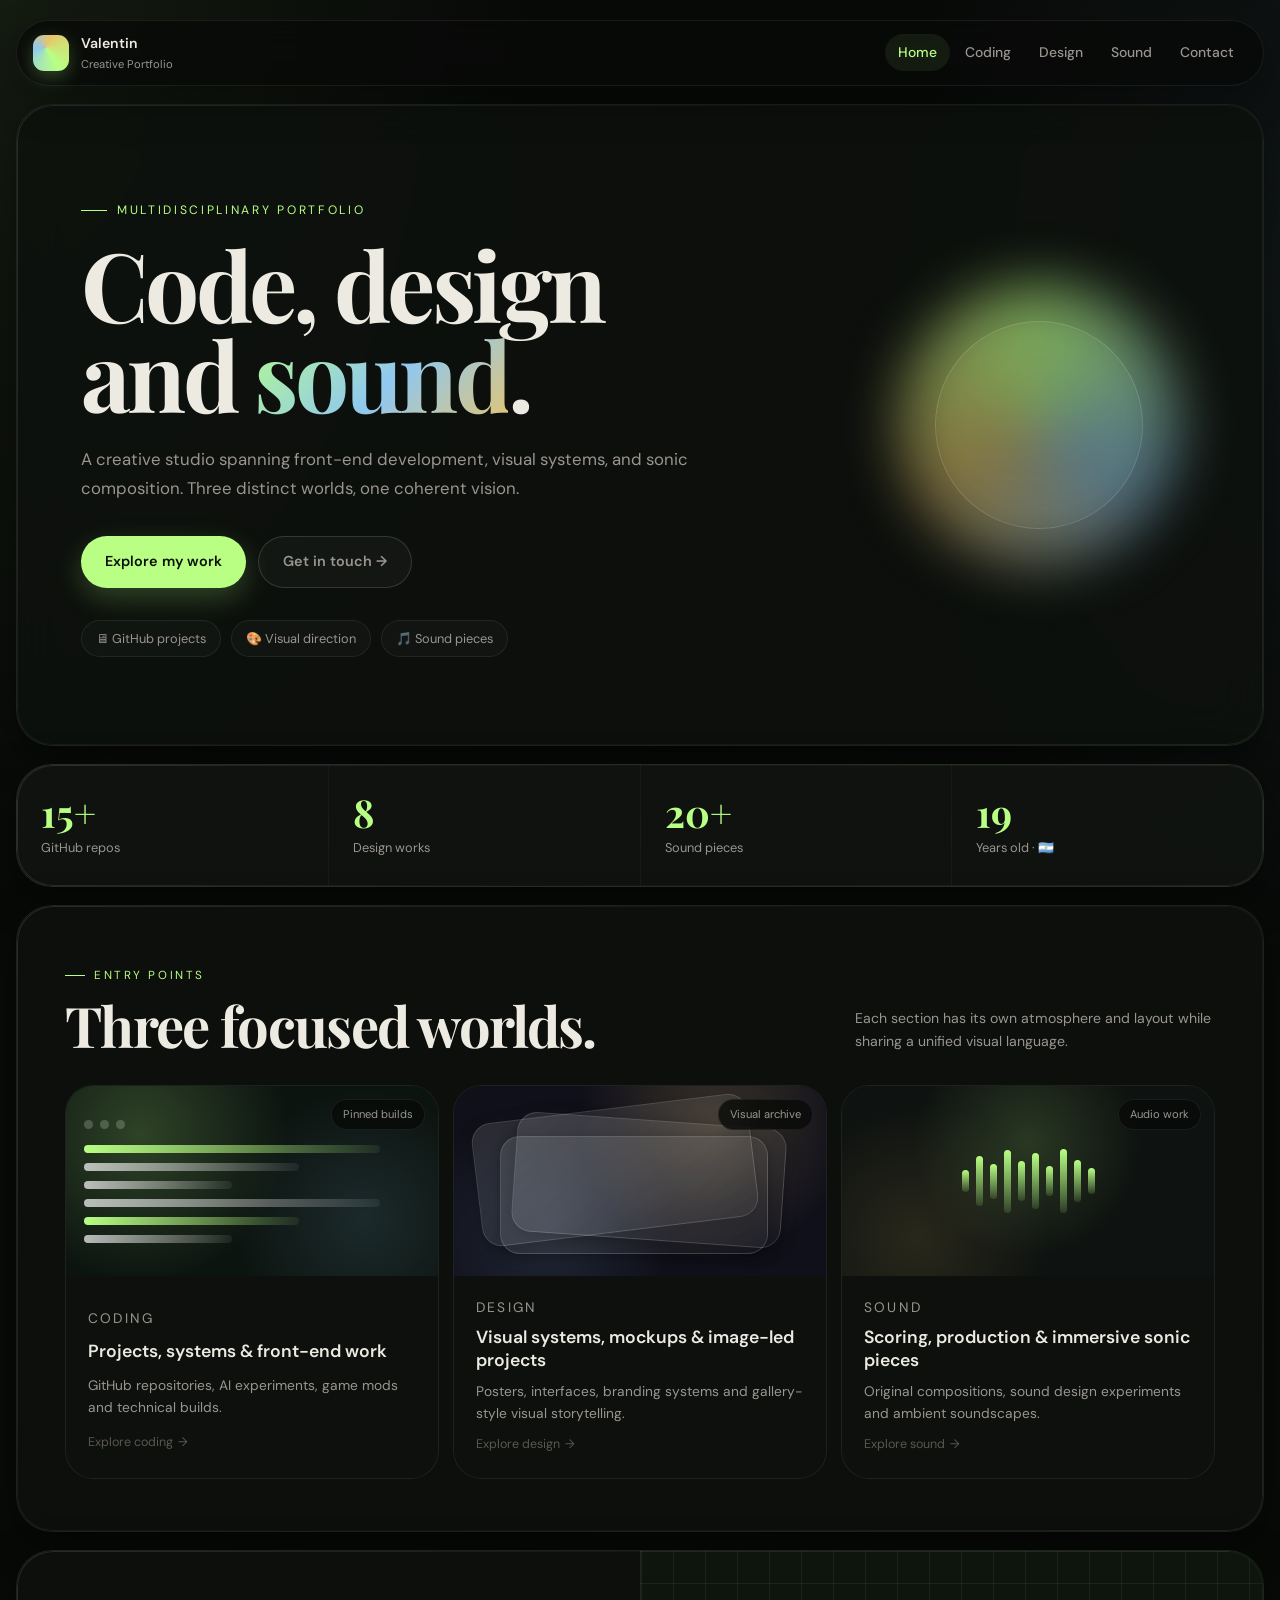
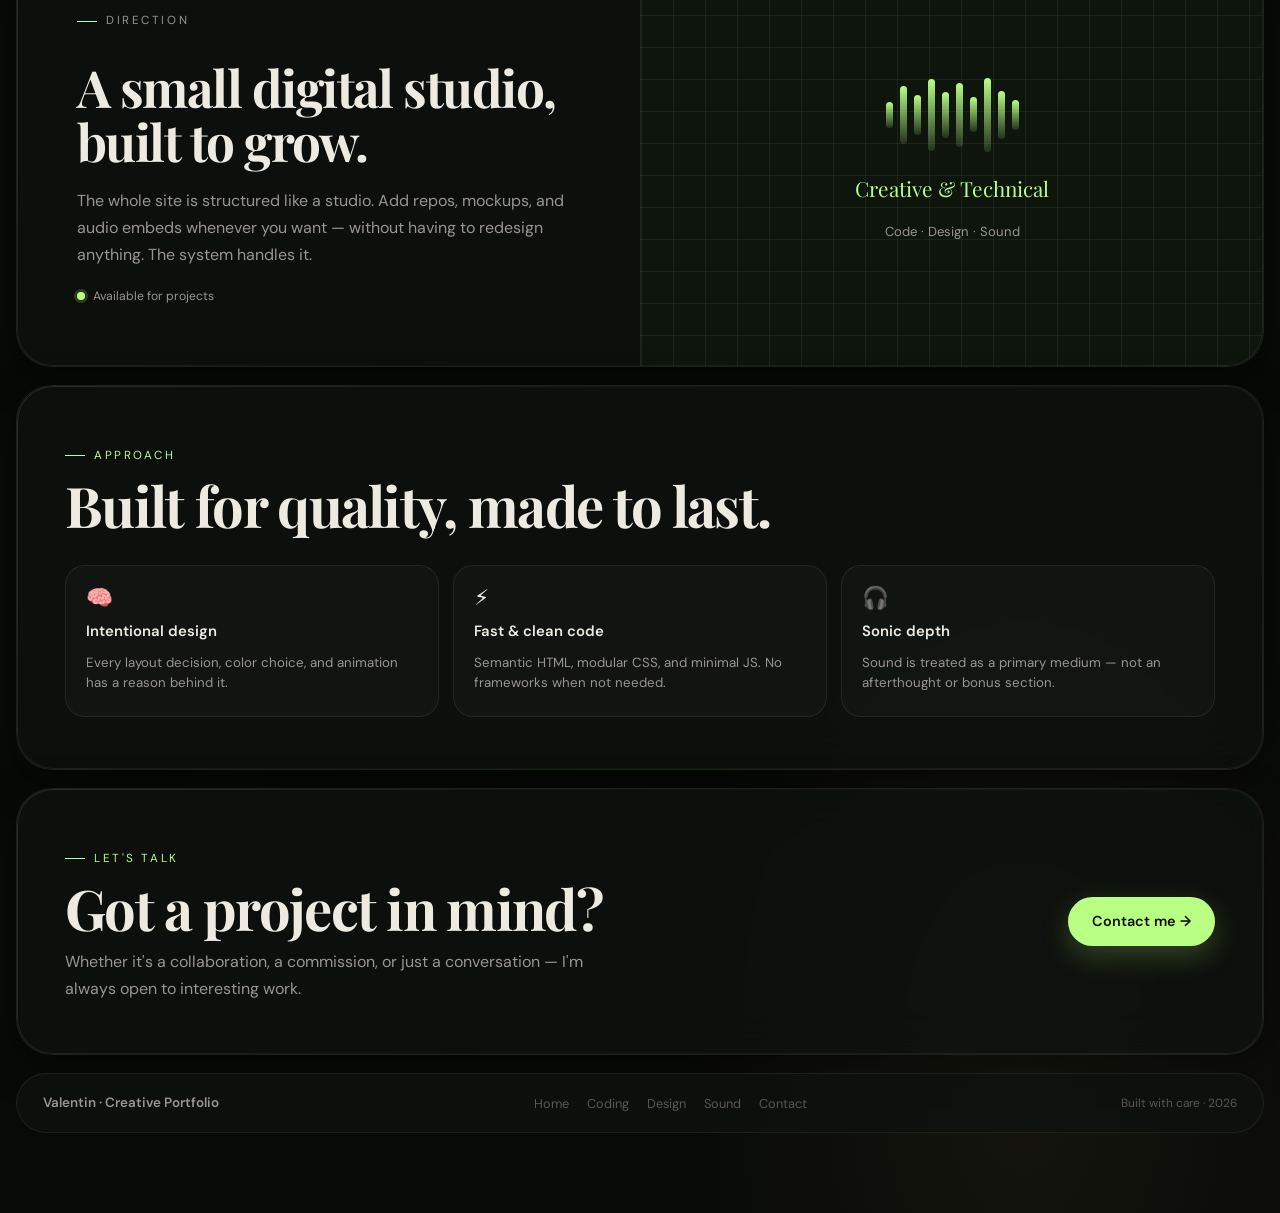
==== commit 32191056: "v0.9.2 fotos" ====
--- a/index.html
+++ b/index.html
@@ -61,13 +61,6 @@
       <div class="orb-wrap" aria-hidden="true">
         <span class="orb-ring"></span>
         <div class="orb-core">
-          <span class="orb-label">Creative mode</span>
-          <span class="orb-value">V / Studio</span>
-          <div class="orb-tags">
-            <span class="orb-tag">Code</span>
-            <span class="orb-tag">Design</span>
-            <span class="orb-tag">Sound</span>
-          </div>
         </div>
       </div>
     </section>
--- a/assets/styles.css
+++ b/assets/styles.css
@@ -330,7 +330,10 @@
   position: absolute;
   inset: 36px;
   border-radius: 50%;
-  background: rgba(8, 10, 8, 0.9);
+  background-image: url('./images/landing.jpg');
+  background-size: cover;
+  background-position: center;
+  background-repeat: no-repeat;
   border: 1px solid var(--line-hi);
   backdrop-filter: blur(8px);
   display: flex;
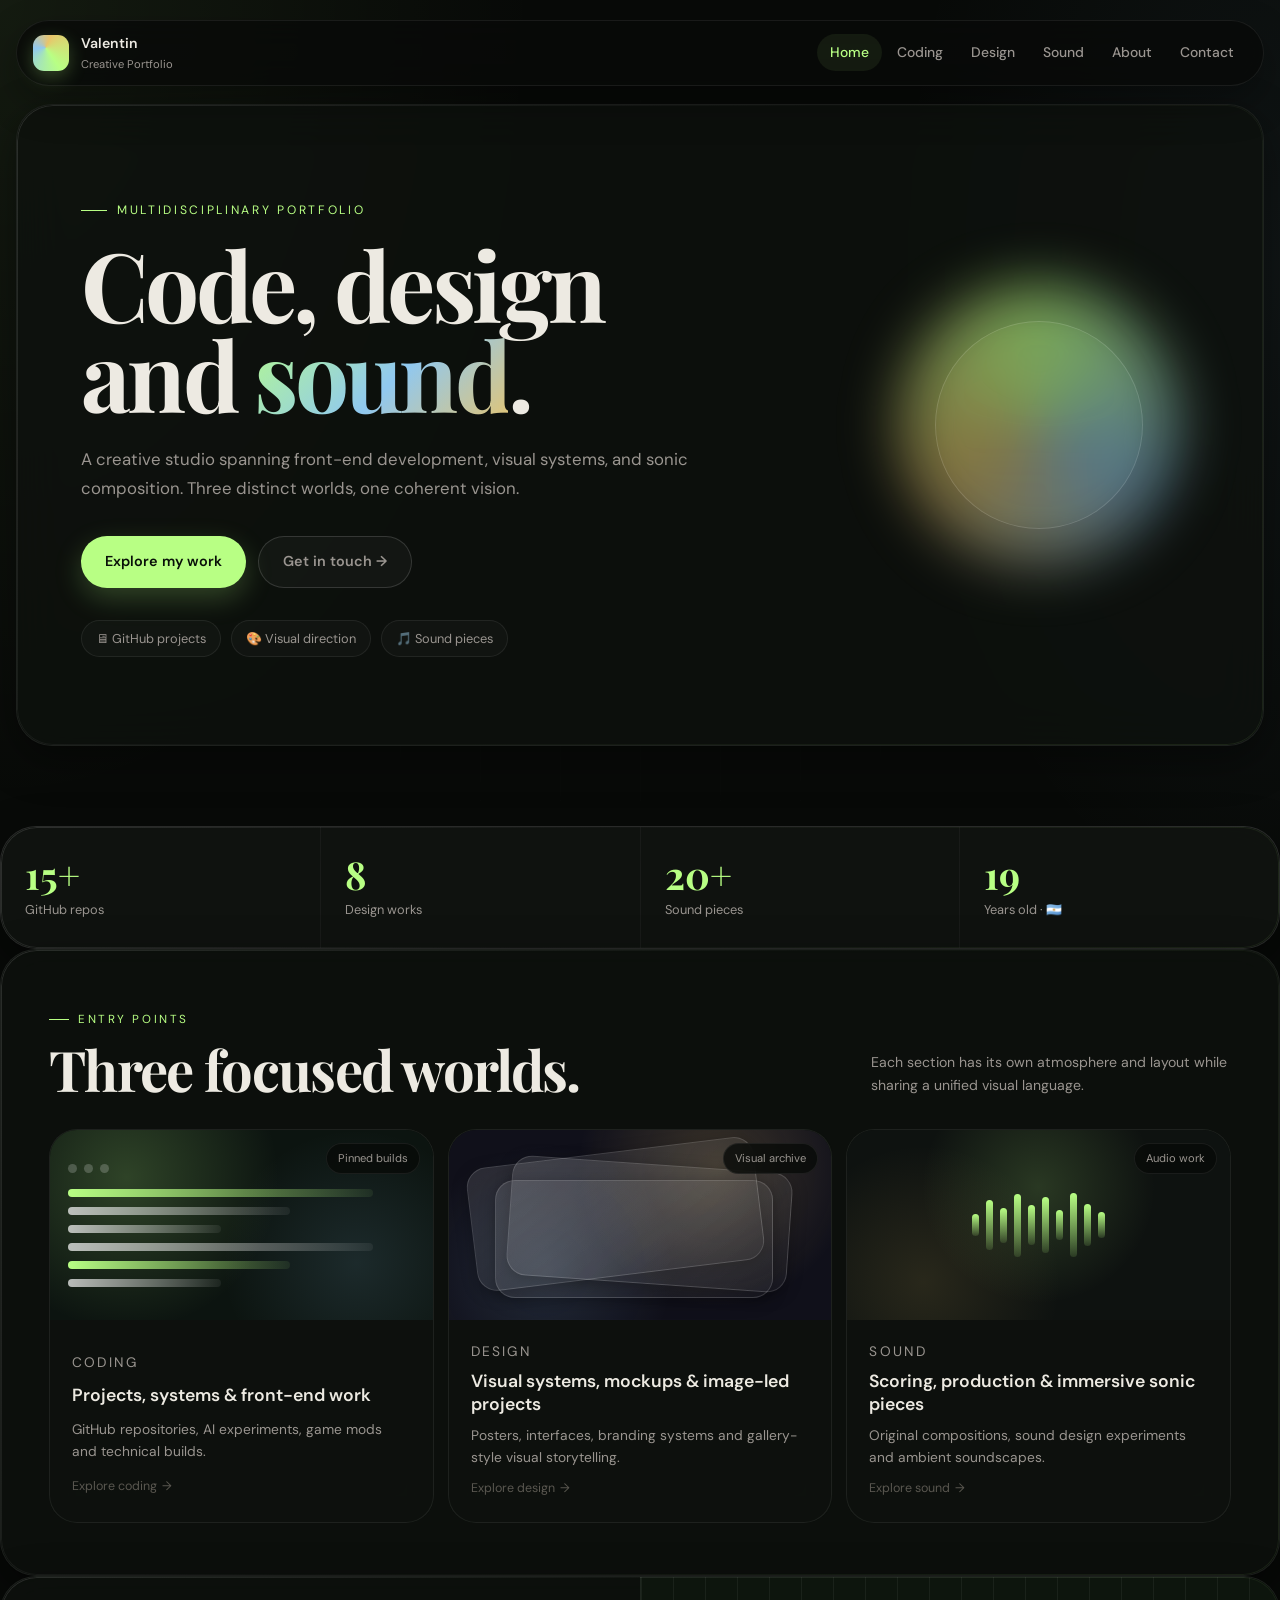
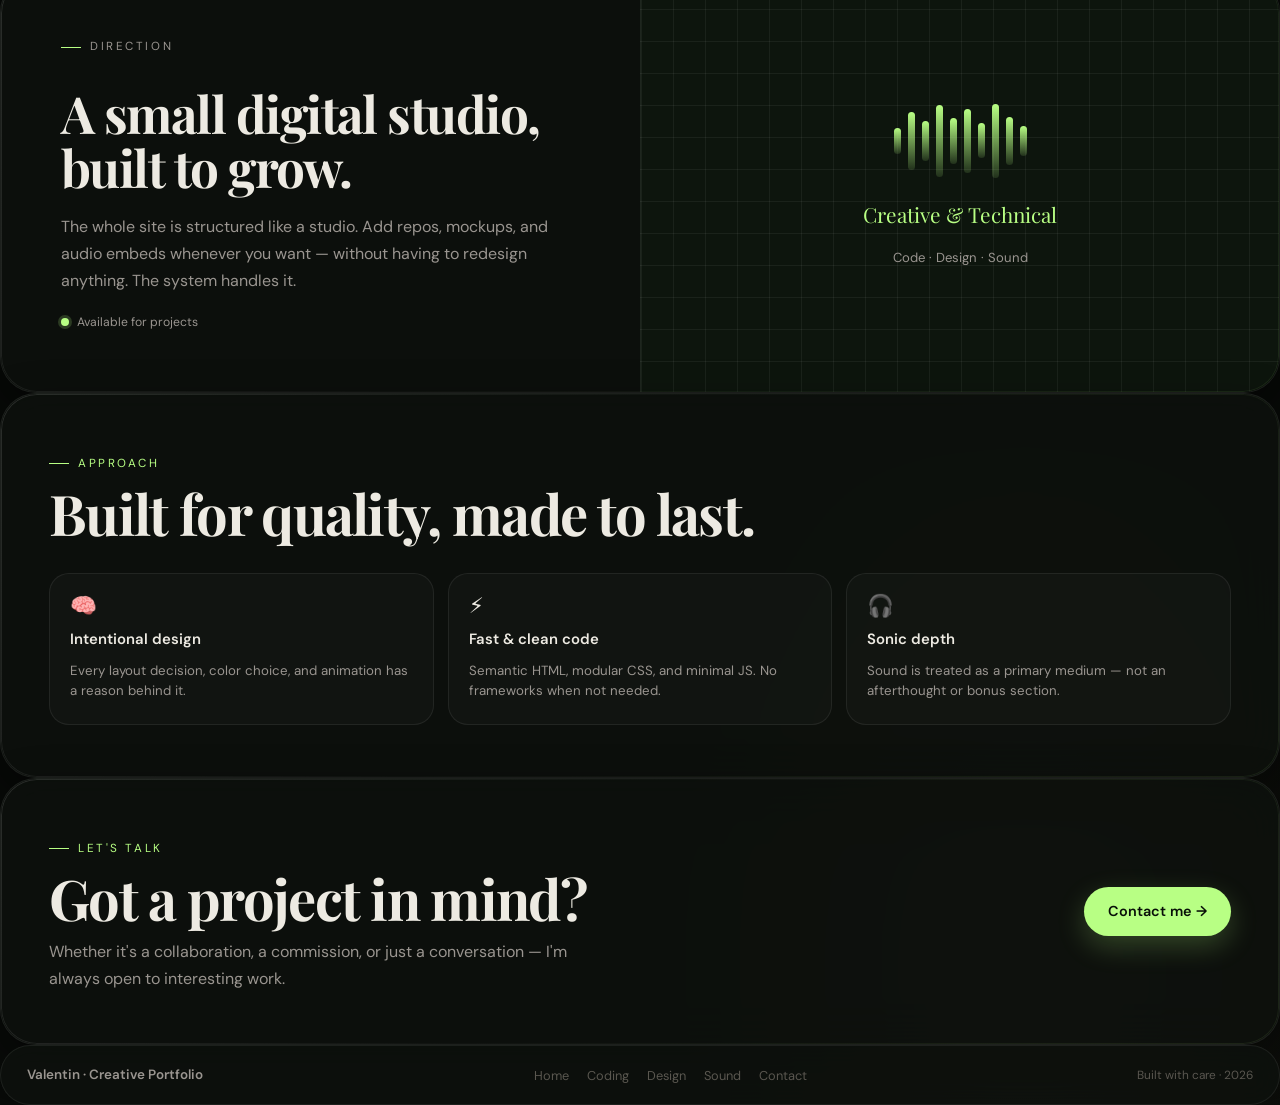
==== commit 7929e5ce: "v0.9.3" ====
--- a/index.html
+++ b/index.html
@@ -32,6 +32,7 @@
         <a class="nav-link" href="coding.html">Coding</a>
         <a class="nav-link" href="design.html">Design</a>
         <a class="nav-link" href="sound.html">Sound</a>
+        <a class="nav-link" href="about.html">About</a>
         <a class="nav-link" href="contact.html">Contact</a>
       </nav>
     </header>
@@ -63,177 +64,178 @@
         <div class="orb-core">
         </div>
       </div>
-    </section>
-
-    <!-- ── Stats ── -->
-    <div class="stats-strip glass" data-reveal>
-      <div class="stat-item">
-        <span class="stat-num">15+</span>
-        <span class="stat-label">GitHub repos</span>
-      </div>
-      <div class="stat-item">
-        <span class="stat-num">8</span>
-        <span class="stat-label">Design works</span>
-      </div>
-      <div class="stat-item">
-        <span class="stat-num">20+</span>
-        <span class="stat-label">Sound pieces</span>
-      </div>
-      <div class="stat-item">
-        <span class="stat-num">19</span>
-        <span class="stat-label">Years old · 🇦🇷</span>
-      </div>
-    </div>
-
-    <!-- ── Categories ── -->
-    <section class="section glass" id="categories" aria-label="Categories">
-      <div class="section-header">
-        <div data-reveal>
-          <p class="section-label">Entry points</p>
-          <h2 class="section-title">Three focused worlds.</h2>
-        </div>
-        <p style="font-size:.88rem;color:var(--text-muted);max-width:36ch;line-height:1.65;" data-reveal="right">
-          Each section has its own atmosphere and layout while sharing a unified visual language.
-        </p>
-      </div>
-
-      <div class="category-grid">
-        <a class="cat-card" href="coding.html" data-reveal data-delay="1">
-          <div class="cat-media cat-media-code">
-            <div class="code-preview">
-              <div class="win-dots">
-                <span class="win-dot"></span><span class="win-dot"></span><span class="win-dot"></span>
-              </div>
-              <div class="code-lines">
-                <span class="code-line accent l-long"></span>
-                <span class="code-line l-med"></span>
-                <span class="code-line l-short"></span>
-                <span class="code-line l-long"></span>
-                <span class="code-line accent l-med"></span>
-                <span class="code-line l-short"></span>
-              </div>
+  </div>
+  </section>
+
+  <!-- ── Stats ── -->
+  <div class="stats-strip glass" data-reveal>
+    <div class="stat-item">
+      <span class="stat-num">15+</span>
+      <span class="stat-label">GitHub repos</span>
+    </div>
+    <div class="stat-item">
+      <span class="stat-num">8</span>
+      <span class="stat-label">Design works</span>
+    </div>
+    <div class="stat-item">
+      <span class="stat-num">20+</span>
+      <span class="stat-label">Sound pieces</span>
+    </div>
+    <div class="stat-item">
+      <span class="stat-num">19</span>
+      <span class="stat-label">Years old · 🇦🇷</span>
+    </div>
+  </div>
+
+  <!-- ── Categories ── -->
+  <section class="section glass" id="categories" aria-label="Categories">
+    <div class="section-header">
+      <div data-reveal>
+        <p class="section-label">Entry points</p>
+        <h2 class="section-title">Three focused worlds.</h2>
+      </div>
+      <p style="font-size:.88rem;color:var(--text-muted);max-width:36ch;line-height:1.65;" data-reveal="right">
+        Each section has its own atmosphere and layout while sharing a unified visual language.
+      </p>
+    </div>
+
+    <div class="category-grid">
+      <a class="cat-card" href="coding.html" data-reveal data-delay="1">
+        <div class="cat-media cat-media-code">
+          <div class="code-preview">
+            <div class="win-dots">
+              <span class="win-dot"></span><span class="win-dot"></span><span class="win-dot"></span>
             </div>
-            <span class="cat-badge">Pinned builds</span>
+            <div class="code-lines">
+              <span class="code-line accent l-long"></span>
+              <span class="code-line l-med"></span>
+              <span class="code-line l-short"></span>
+              <span class="code-line l-long"></span>
+              <span class="code-line accent l-med"></span>
+              <span class="code-line l-short"></span>
+            </div>
           </div>
-          <div class="cat-body">
-            <p class="cat-kicker">Coding</p>
-            <h3>Projects, systems &amp; front-end work</h3>
-            <p>GitHub repositories, AI experiments, game mods and technical builds.</p>
-            <span class="cat-arrow">Explore coding <span>→</span></span>
-          </div>
-        </a>
-
-        <a class="cat-card" href="design.html" data-reveal data-delay="2">
-          <div class="cat-media cat-media-design" style="position:relative;">
-            <span class="d-frame d-frame-a"></span>
-            <span class="d-frame d-frame-b"></span>
-            <span class="d-frame d-frame-c"></span>
-            <span class="cat-badge">Visual archive</span>
-          </div>
-          <div class="cat-body">
-            <p class="cat-kicker">Design</p>
-            <h3>Visual systems, mockups &amp; image-led projects</h3>
-            <p>Posters, interfaces, branding systems and gallery-style visual storytelling.</p>
-            <span class="cat-arrow">Explore design <span>→</span></span>
-          </div>
-        </a>
-
-        <a class="cat-card" href="sound.html" data-reveal data-delay="3">
-          <div class="cat-media cat-media-sound">
-            <div class="waveform" aria-hidden="true">
-              <span></span><span></span><span></span><span></span><span></span>
-              <span></span><span></span><span></span><span></span><span></span>
-            </div>
-            <span class="cat-badge">Audio work</span>
-          </div>
-          <div class="cat-body">
-            <p class="cat-kicker">Sound</p>
-            <h3>Scoring, production &amp; immersive sonic pieces</h3>
-            <p>Original compositions, sound design experiments and ambient soundscapes.</p>
-            <span class="cat-arrow">Explore sound <span>→</span></span>
-          </div>
-        </a>
-      </div>
-    </section>
-
-    <!-- ── Feature split ── -->
-    <section class="feature-panel glass" data-reveal aria-label="Direction">
-      <div class="feature-copy">
-        <p class="section-label">Direction</p>
-        <h2>A small digital studio, built to grow.</h2>
-        <p>
-          The whole site is structured like a studio. Add repos, mockups, and audio embeds whenever you want —
-          without having to redesign anything. The system handles it.
-        </p>
-        <div class="status-dot">Available for projects</div>
-      </div>
-      <div class="feature-visual media-green media-grid-bg">
-        <div style="text-align:center;display:grid;gap:16px;place-items:center;padding:32px;">
-          <div class="waveform" style="height:80px;" aria-hidden="true">
+          <span class="cat-badge">Pinned builds</span>
+        </div>
+        <div class="cat-body">
+          <p class="cat-kicker">Coding</p>
+          <h3>Projects, systems &amp; front-end work</h3>
+          <p>GitHub repositories, AI experiments, game mods and technical builds.</p>
+          <span class="cat-arrow">Explore coding <span>→</span></span>
+        </div>
+      </a>
+
+      <a class="cat-card" href="design.html" data-reveal data-delay="2">
+        <div class="cat-media cat-media-design" style="position:relative;">
+          <span class="d-frame d-frame-a"></span>
+          <span class="d-frame d-frame-b"></span>
+          <span class="d-frame d-frame-c"></span>
+          <span class="cat-badge">Visual archive</span>
+        </div>
+        <div class="cat-body">
+          <p class="cat-kicker">Design</p>
+          <h3>Visual systems, mockups &amp; image-led projects</h3>
+          <p>Posters, interfaces, branding systems and gallery-style visual storytelling.</p>
+          <span class="cat-arrow">Explore design <span>→</span></span>
+        </div>
+      </a>
+
+      <a class="cat-card" href="sound.html" data-reveal data-delay="3">
+        <div class="cat-media cat-media-sound">
+          <div class="waveform" aria-hidden="true">
             <span></span><span></span><span></span><span></span><span></span>
             <span></span><span></span><span></span><span></span><span></span>
           </div>
-          <p style="font-family:var(--font-display);font-size:1.3rem;color:var(--lime);">Creative &amp; Technical</p>
-          <p style="font-size:0.82rem;color:var(--text-muted);">Code · Design · Sound</p>
-        </div>
-      </div>
-    </section>
-
-    <!-- ── Mini panels ── -->
-    <section class="section glass" aria-label="Approach">
-      <div class="section-header">
-        <div data-reveal>
-          <p class="section-label">Approach</p>
-          <h2 class="section-title">Built for quality, made to last.</h2>
-        </div>
-      </div>
-      <div class="mini-grid">
-        <div class="mini-card" data-reveal data-delay="1">
-          <span class="mini-icon">🧠</span>
-          <h4>Intentional design</h4>
-          <p>Every layout decision, color choice, and animation has a reason behind it.</p>
-        </div>
-        <div class="mini-card" data-reveal data-delay="2">
-          <span class="mini-icon">⚡</span>
-          <h4>Fast &amp; clean code</h4>
-          <p>Semantic HTML, modular CSS, and minimal JS. No frameworks when not needed.</p>
-        </div>
-        <div class="mini-card" data-reveal data-delay="3">
-          <span class="mini-icon">🎧</span>
-          <h4>Sonic depth</h4>
-          <p>Sound is treated as a primary medium — not an afterthought or bonus section.</p>
-        </div>
-      </div>
-    </section>
-
-    <!-- ── Contact CTA ── -->
-    <section class="section glass" aria-label="Contact CTA">
-      <div style="display:grid;grid-template-columns:1fr auto;gap:32px;align-items:center;" data-reveal>
-        <div>
-          <p class="section-label">Let's talk</p>
-          <h2 class="section-title" style="margin-bottom:12px;">Got a project in mind?</h2>
-          <p style="color:var(--text-muted);max-width:52ch;line-height:1.7;">
-            Whether it's a collaboration, a commission, or just a conversation — I'm always open to interesting work.
-          </p>
-        </div>
-        <a class="btn btn-primary" href="contact.html" style="white-space:nowrap;align-self:center;flex-shrink:0;">
-          Contact me →
-        </a>
-      </div>
-    </section>
-
-    <!-- ── Footer ── -->
-    <footer class="site-footer">
-      <span class="footer-brand">Valentin · Creative Portfolio</span>
-      <nav class="footer-nav" aria-label="Footer">
-        <a href="index.html">Home</a>
-        <a href="coding.html">Coding</a>
-        <a href="design.html">Design</a>
-        <a href="sound.html">Sound</a>
-        <a href="contact.html">Contact</a>
-      </nav>
-      <p class="footer-note">Built with care · <span data-year></span></p>
-    </footer>
+          <span class="cat-badge">Audio work</span>
+        </div>
+        <div class="cat-body">
+          <p class="cat-kicker">Sound</p>
+          <h3>Scoring, production &amp; immersive sonic pieces</h3>
+          <p>Original compositions, sound design experiments and ambient soundscapes.</p>
+          <span class="cat-arrow">Explore sound <span>→</span></span>
+        </div>
+      </a>
+    </div>
+  </section>
+
+  <!-- ── Feature split ── -->
+  <section class="feature-panel glass" data-reveal aria-label="Direction">
+    <div class="feature-copy">
+      <p class="section-label">Direction</p>
+      <h2>A small digital studio, built to grow.</h2>
+      <p>
+        The whole site is structured like a studio. Add repos, mockups, and audio embeds whenever you want —
+        without having to redesign anything. The system handles it.
+      </p>
+      <div class="status-dot">Available for projects</div>
+    </div>
+    <div class="feature-visual media-green media-grid-bg">
+      <div style="text-align:center;display:grid;gap:16px;place-items:center;padding:32px;">
+        <div class="waveform" style="height:80px;" aria-hidden="true">
+          <span></span><span></span><span></span><span></span><span></span>
+          <span></span><span></span><span></span><span></span><span></span>
+        </div>
+        <p style="font-family:var(--font-display);font-size:1.3rem;color:var(--lime);">Creative &amp; Technical</p>
+        <p style="font-size:0.82rem;color:var(--text-muted);">Code · Design · Sound</p>
+      </div>
+    </div>
+  </section>
+
+  <!-- ── Mini panels ── -->
+  <section class="section glass" aria-label="Approach">
+    <div class="section-header">
+      <div data-reveal>
+        <p class="section-label">Approach</p>
+        <h2 class="section-title">Built for quality, made to last.</h2>
+      </div>
+    </div>
+    <div class="mini-grid">
+      <div class="mini-card" data-reveal data-delay="1">
+        <span class="mini-icon">🧠</span>
+        <h4>Intentional design</h4>
+        <p>Every layout decision, color choice, and animation has a reason behind it.</p>
+      </div>
+      <div class="mini-card" data-reveal data-delay="2">
+        <span class="mini-icon">⚡</span>
+        <h4>Fast &amp; clean code</h4>
+        <p>Semantic HTML, modular CSS, and minimal JS. No frameworks when not needed.</p>
+      </div>
+      <div class="mini-card" data-reveal data-delay="3">
+        <span class="mini-icon">🎧</span>
+        <h4>Sonic depth</h4>
+        <p>Sound is treated as a primary medium — not an afterthought or bonus section.</p>
+      </div>
+    </div>
+  </section>
+
+  <!-- ── Contact CTA ── -->
+  <section class="section glass" aria-label="Contact CTA">
+    <div style="display:grid;grid-template-columns:1fr auto;gap:32px;align-items:center;" data-reveal>
+      <div>
+        <p class="section-label">Let's talk</p>
+        <h2 class="section-title" style="margin-bottom:12px;">Got a project in mind?</h2>
+        <p style="color:var(--text-muted);max-width:52ch;line-height:1.7;">
+          Whether it's a collaboration, a commission, or just a conversation — I'm always open to interesting work.
+        </p>
+      </div>
+      <a class="btn btn-primary" href="contact.html" style="white-space:nowrap;align-self:center;flex-shrink:0;">
+        Contact me →
+      </a>
+    </div>
+  </section>
+
+  <!-- ── Footer ── -->
+  <footer class="site-footer">
+    <span class="footer-brand">Valentin · Creative Portfolio</span>
+    <nav class="footer-nav" aria-label="Footer">
+      <a href="index.html">Home</a>
+      <a href="coding.html">Coding</a>
+      <a href="design.html">Design</a>
+      <a href="sound.html">Sound</a>
+      <a href="contact.html">Contact</a>
+    </nav>
+    <p class="footer-note">Built with care · <span data-year></span></p>
+  </footer>
 
   </div>
 </body>
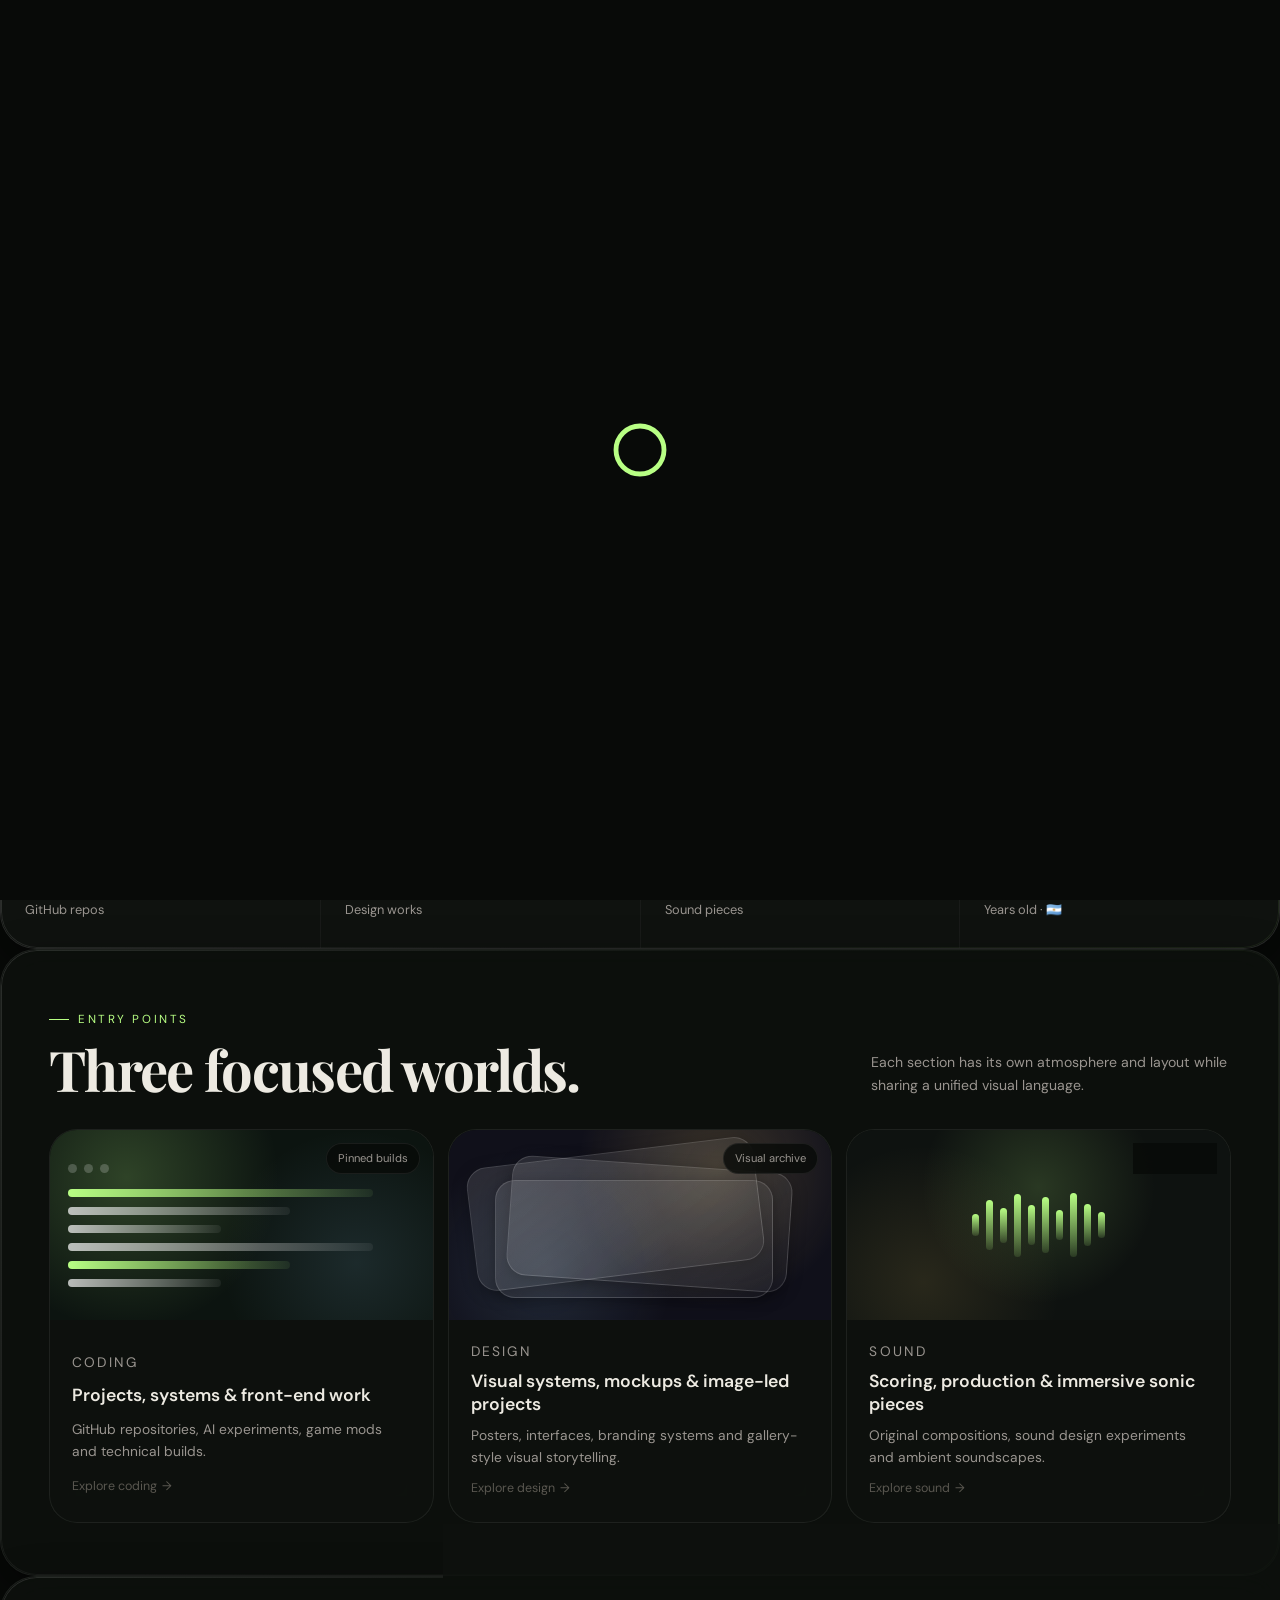
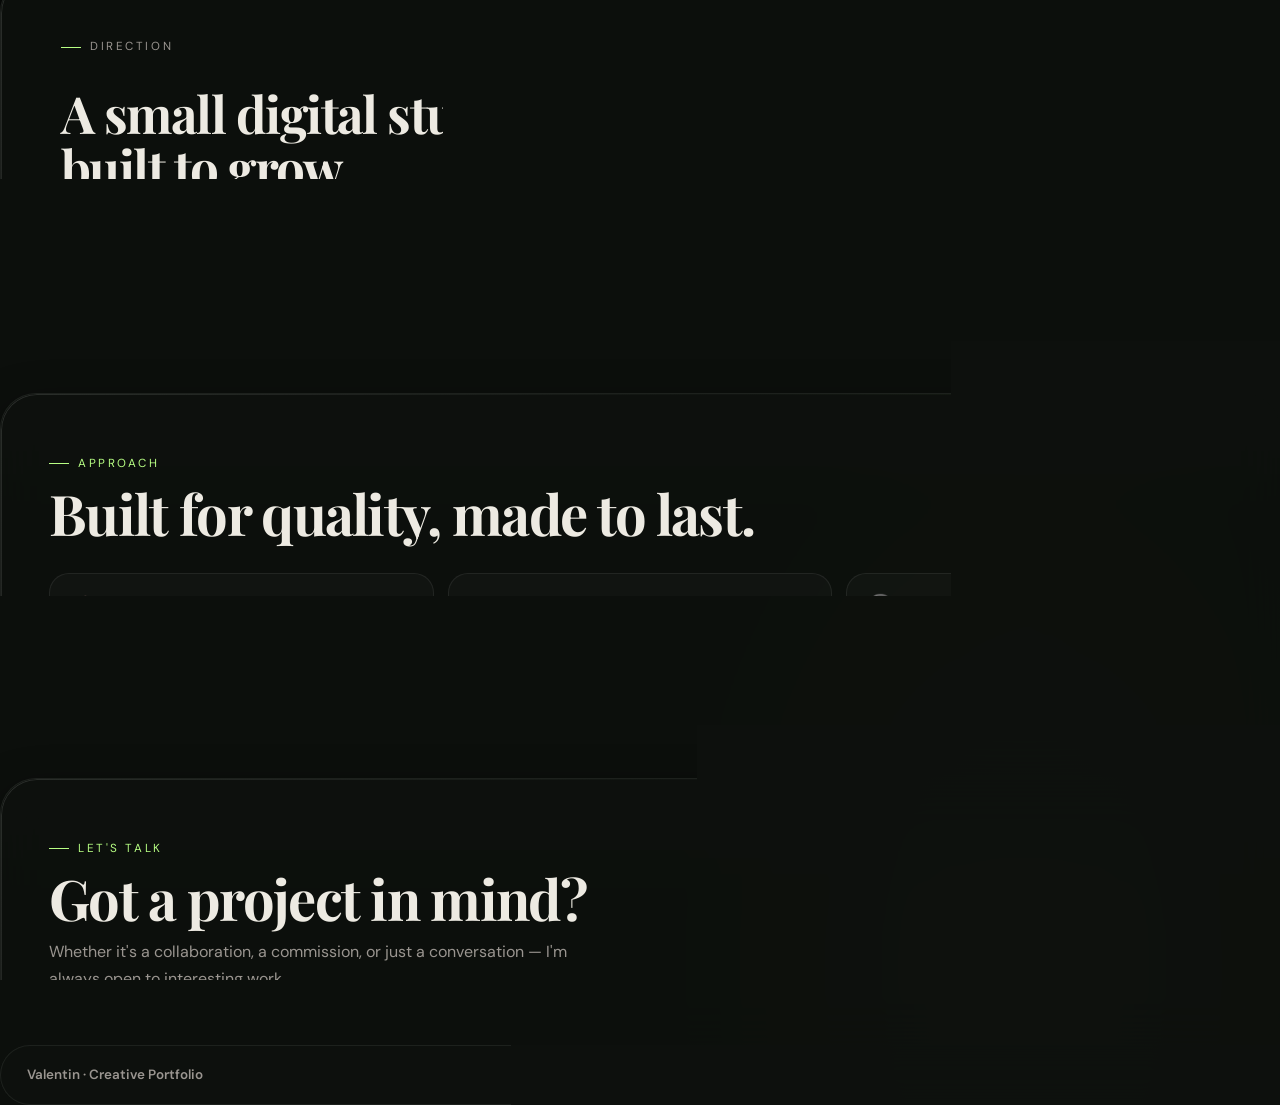
==== commit dcd57f2e: "agents.md, opencode" ====
--- a/index.html
+++ b/index.html
@@ -16,6 +16,13 @@
 </head>
 
 <body>
+  <!-- Loading Screen -->
+  <div class="loading-screen">
+    <svg class="loader" viewBox="0 0 100 100" xmlns="http://www.w3.org/2000/svg" aria-hidden="true">
+      <circle cx="50" cy="50" r="40" pathLength="1" class="track" />
+      <circle cx="50" cy="50" r="40" pathLength="1" class="progress" />
+    </svg>
+  </div>
   <div class="site-wrap">
 
     <!-- ── Header ── -->
--- a/assets/styles.css
+++ b/assets/styles.css
@@ -86,6 +86,50 @@
   border: none;
   background: none;
   font: inherit;
+}
+
+/* ── Loading Screen ── */
+.loading-screen {
+  position: fixed;
+  top: 0;
+  left: 0;
+  width: 100%;
+  height: 100%;
+  display: flex;
+  align-items: center;
+  justify-content: center;
+  background-color: var(--bg);
+  z-index: 99;
+}
+
+.loader {
+  width: 60px;
+  height: 60px;
+}
+
+.loader .track,
+.loader .progress {
+  fill: none;
+  stroke-width: 8;
+}
+
+.loader .track {
+  stroke: var(--surface-hi);
+}
+
+.loader .progress {
+  stroke: var(--lime);
+  stroke-linecap: round;
+  animation: spin 1.4s linear infinite;
+}
+
+@keyframes spin {
+  from {
+    transform: rotate(0deg);
+  }
+  to {
+    transform: rotate(360deg);
+  }
 }
 
 /* ── Base ── */
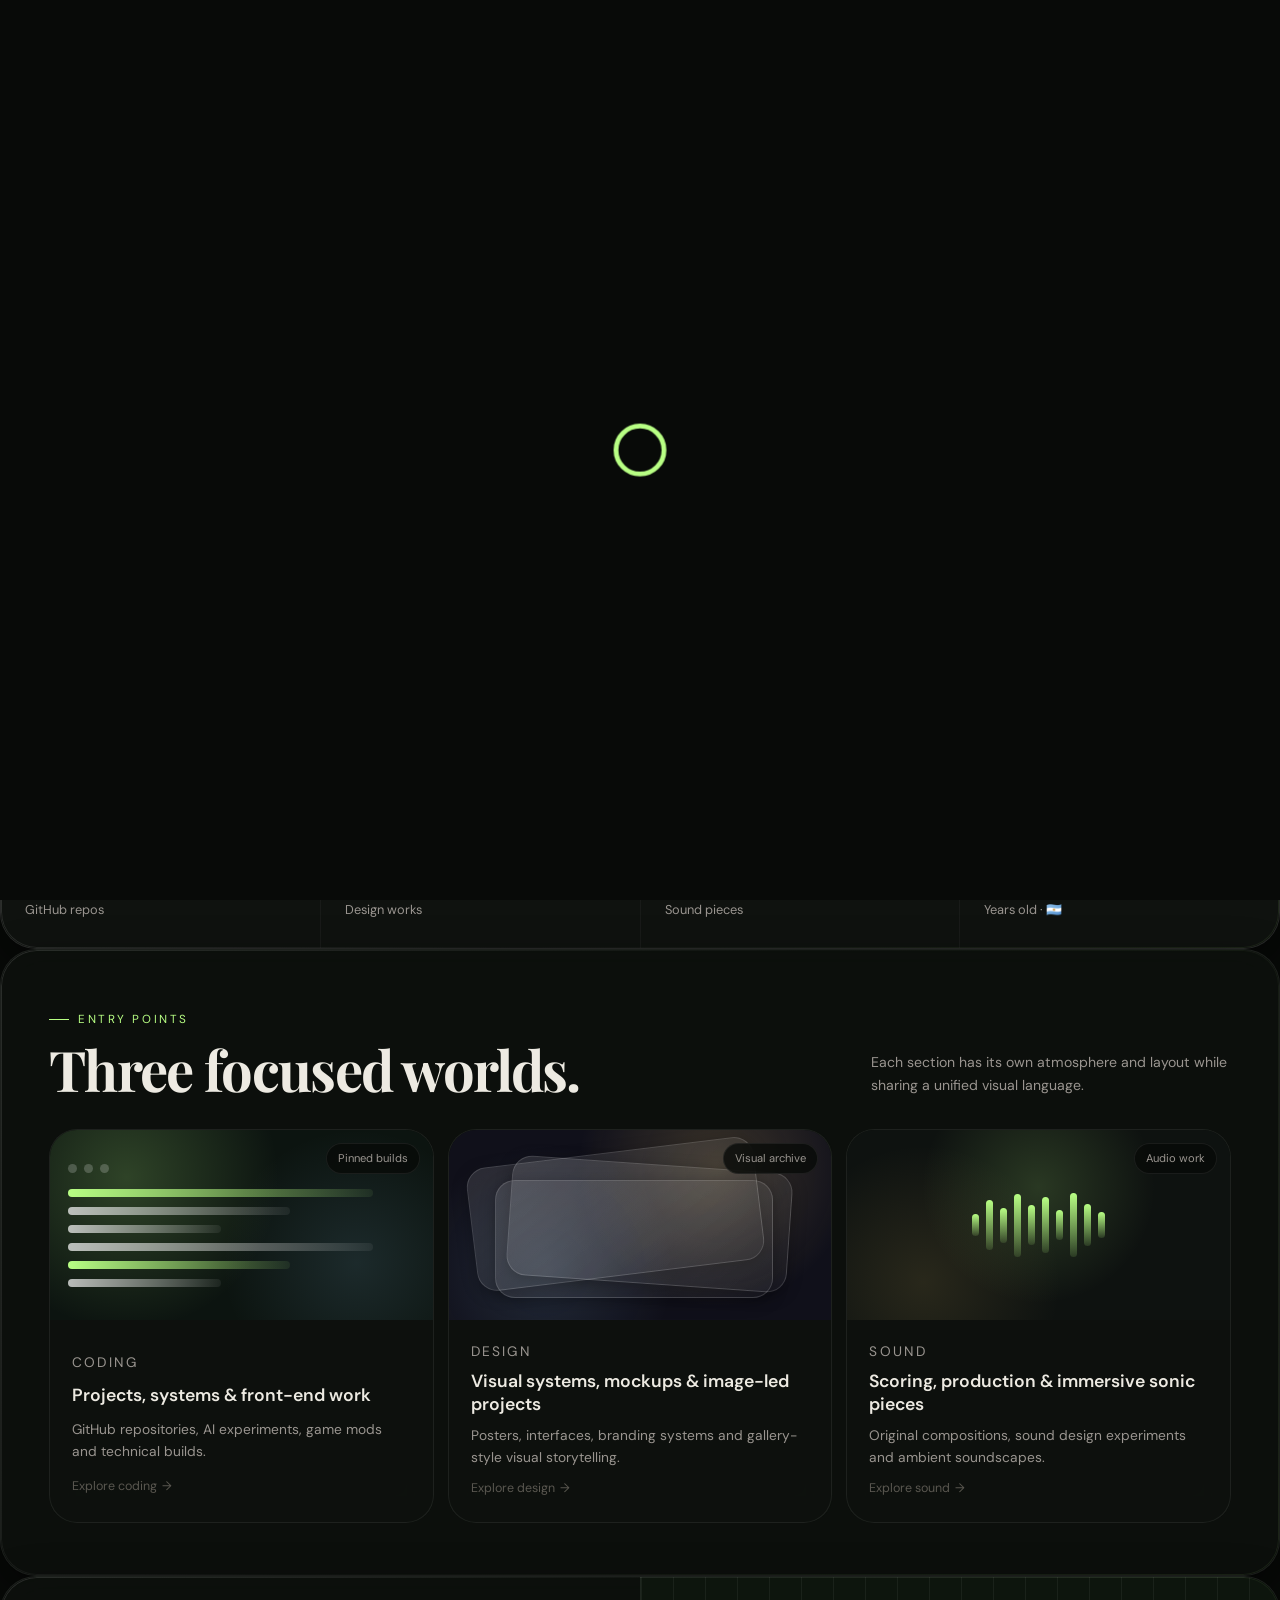
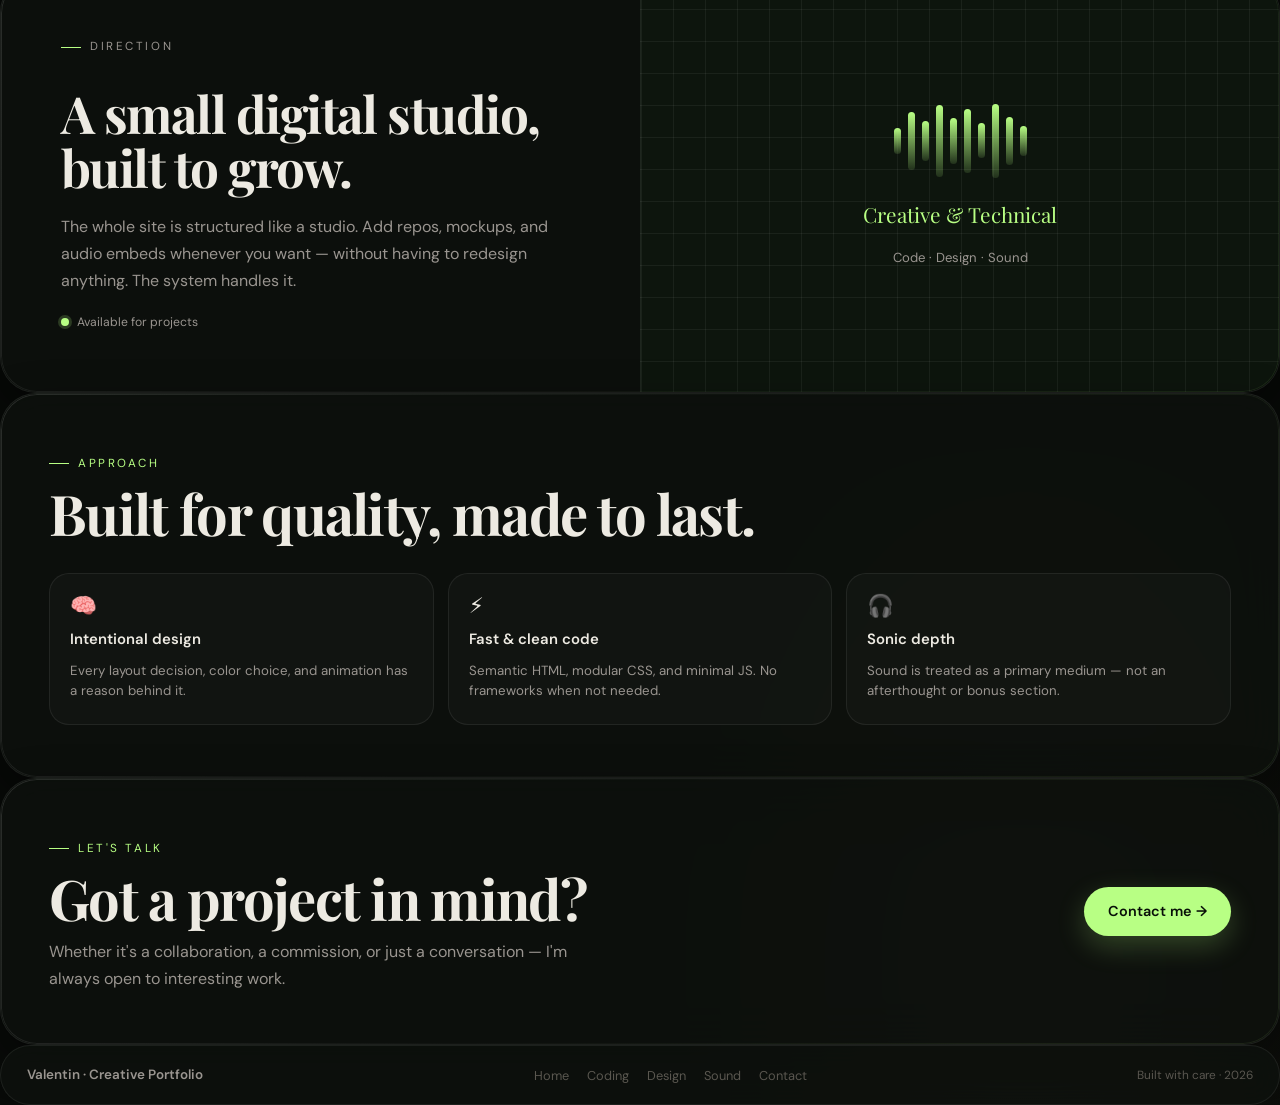
==== commit 82e3272c: "design" ====
--- a/index.html
+++ b/index.html
@@ -81,7 +81,7 @@
       <span class="stat-label">GitHub repos</span>
     </div>
     <div class="stat-item">
-      <span class="stat-num">8</span>
+      <span class="stat-num">9</span>
       <span class="stat-label">Design works</span>
     </div>
     <div class="stat-item">
--- a/assets/styles.css
+++ b/assets/styles.css
@@ -91,20 +91,23 @@
 /* ── Loading Screen ── */
 .loading-screen {
   position: fixed;
-  top: 0;
-  left: 0;
-  width: 100%;
-  height: 100%;
+  inset: 0;
   display: flex;
   align-items: center;
   justify-content: center;
   background-color: var(--bg);
   z-index: 99;
+  overflow: hidden;
 }
 
 .loader {
   width: 60px;
   height: 60px;
+  flex-shrink: 0;
+  transform-origin: center;
+  display: block;
+  backface-visibility: hidden;
+  -webkit-font-smoothing: antialiased;
 }
 
 .loader .track,
@@ -121,6 +124,8 @@
   stroke: var(--lime);
   stroke-linecap: round;
   animation: spin 1.4s linear infinite;
+  will-change: transform;
+  transform-origin: 50% 50%;
 }
 
 @keyframes spin {
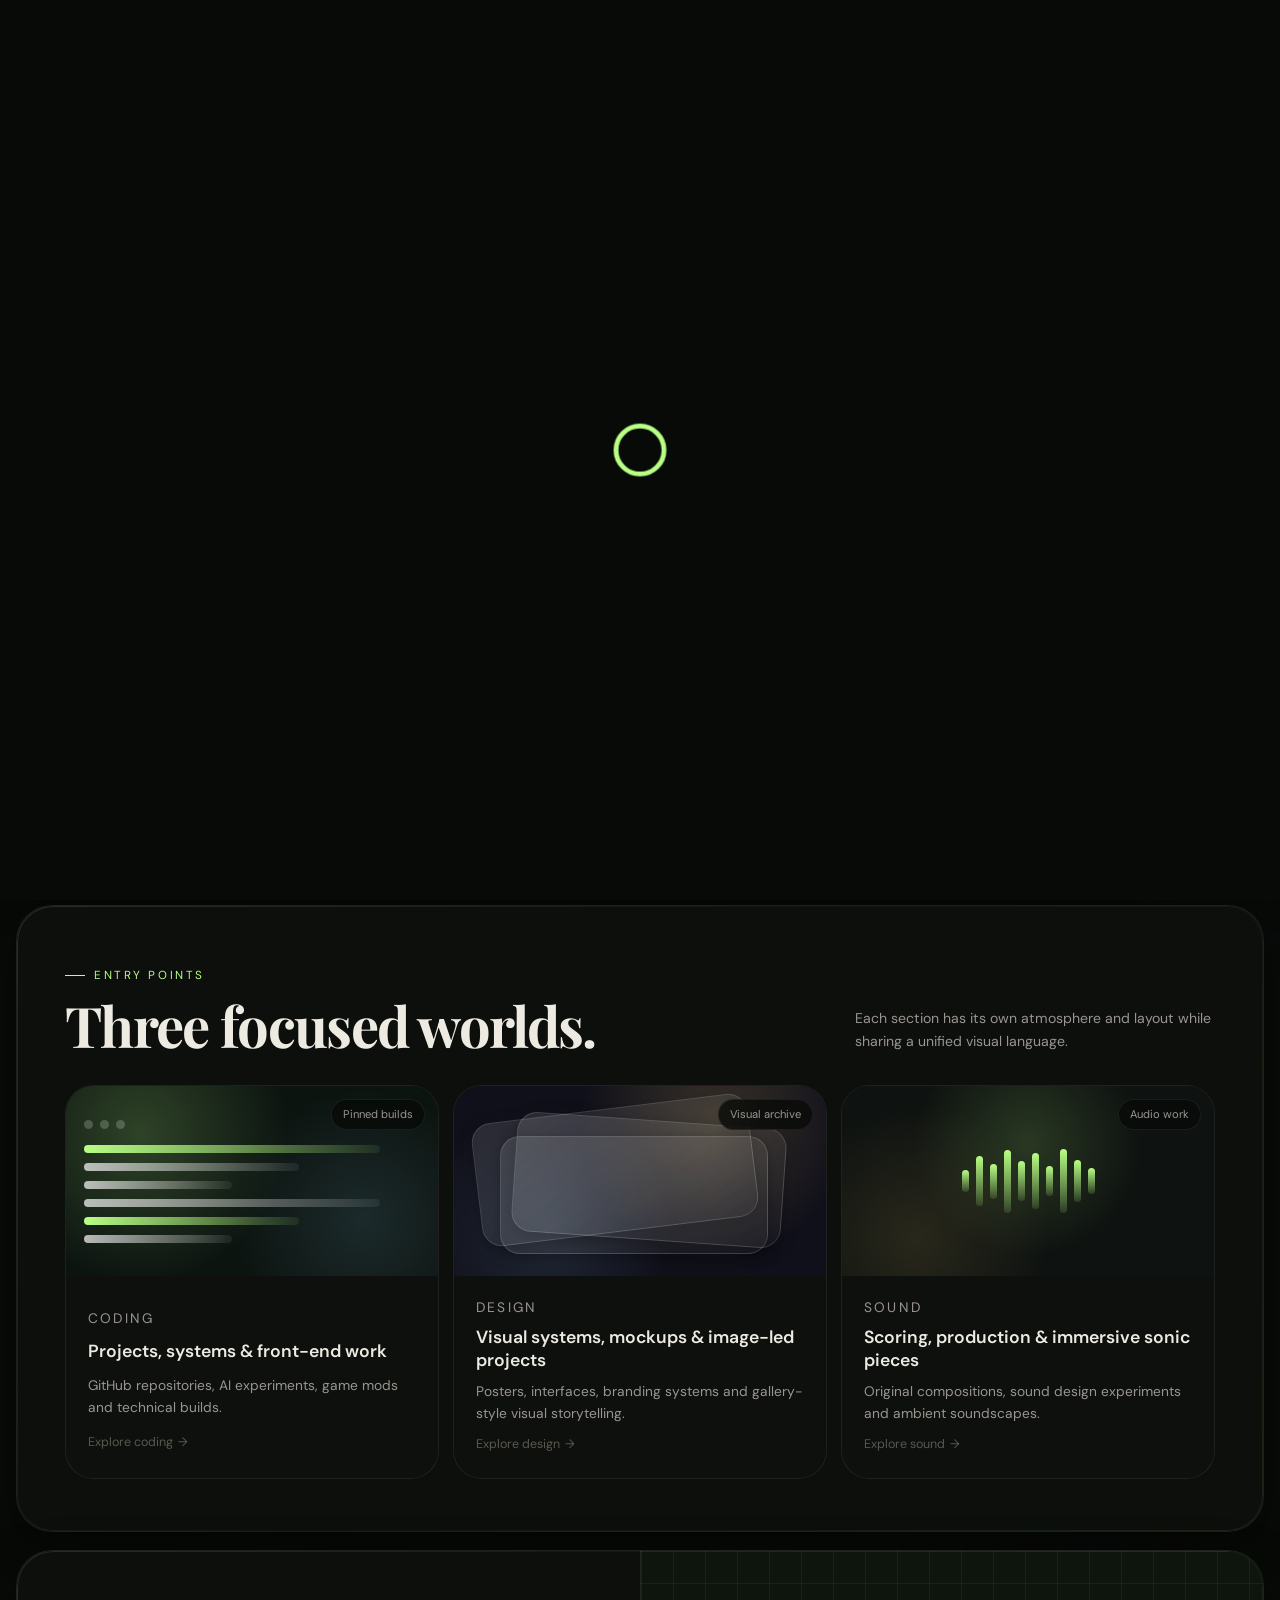
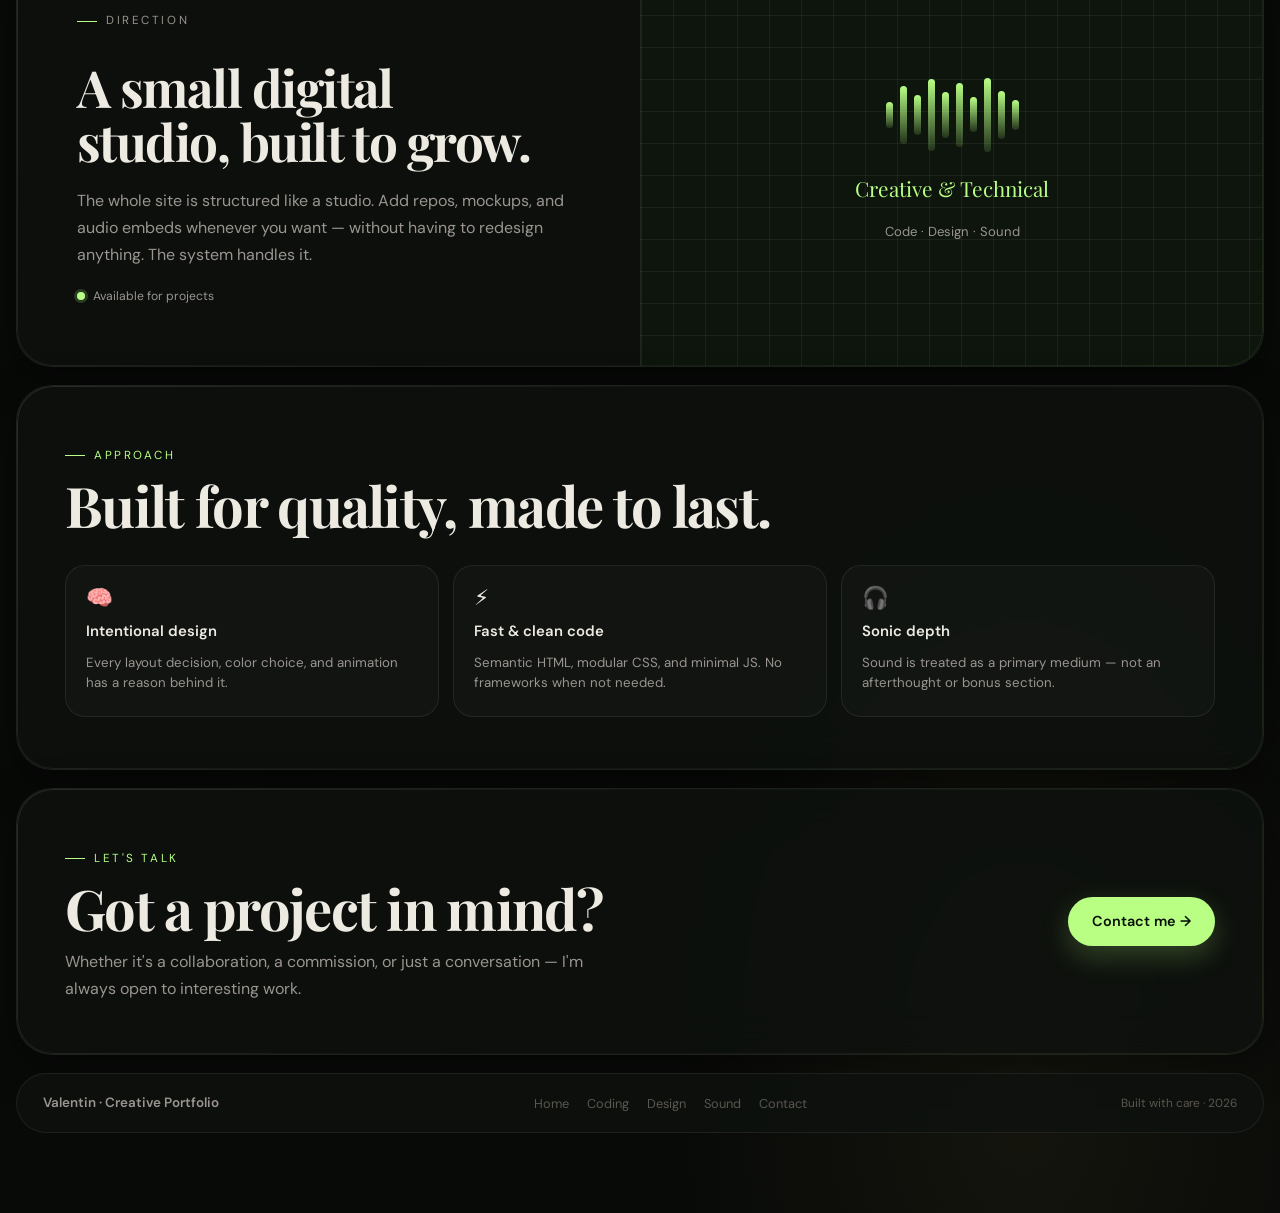
==== commit 1f521ee7: "responsiveness" ====
--- a/index.html
+++ b/index.html
@@ -71,8 +71,7 @@
         <div class="orb-core">
         </div>
       </div>
-  </div>
-  </section>
+    </section>
 
   <!-- ── Stats ── -->
   <div class="stats-strip glass" data-reveal>
@@ -81,11 +80,11 @@
       <span class="stat-label">GitHub repos</span>
     </div>
     <div class="stat-item">
-      <span class="stat-num">9</span>
+      <span class="stat-num">9+</span>
       <span class="stat-label">Design works</span>
     </div>
     <div class="stat-item">
-      <span class="stat-num">20+</span>
+      <span class="stat-num">2</span>
       <span class="stat-label">Sound pieces</span>
     </div>
     <div class="stat-item">
@@ -217,7 +216,7 @@
 
   <!-- ── Contact CTA ── -->
   <section class="section glass" aria-label="Contact CTA">
-    <div style="display:grid;grid-template-columns:1fr auto;gap:32px;align-items:center;" data-reveal>
+    <div class="cta-row" data-reveal>
       <div>
         <p class="section-label">Let's talk</p>
         <h2 class="section-title" style="margin-bottom:12px;">Got a project in mind?</h2>
@@ -247,4 +246,4 @@
   </div>
 </body>
 
-</html>+</html>
--- a/assets/styles.css
+++ b/assets/styles.css
@@ -48,10 +48,14 @@
 
 html {
   scroll-behavior: smooth;
+  max-width: 100%;
+  overflow-x: hidden;
 }
 
 body {
   margin: 0;
+  max-width: 100%;
+  overflow-x: hidden;
 }
 
 h1,
@@ -74,6 +78,10 @@
 svg {
   display: block;
   max-width: 100%;
+}
+
+img {
+  height: auto;
 }
 
 a {
@@ -168,6 +176,7 @@
   position: relative;
   z-index: 1;
   width: min(1280px, calc(100% - 32px));
+  min-width: 0;
   margin: 0 auto;
   padding-block: 20px 80px;
   display: grid;
@@ -177,6 +186,7 @@
 /* ── Glass panel ── */
 .glass {
   position: relative;
+  min-width: 0;
   overflow: hidden;
   background: var(--surface);
   backdrop-filter: blur(24px);
@@ -228,6 +238,7 @@
   display: flex;
   align-items: center;
   gap: 12px;
+  min-width: 0;
 }
 
 .brand-mark {
@@ -243,6 +254,7 @@
 .brand-copy {
   display: grid;
   gap: 0;
+  min-width: 0;
 }
 
 .brand-copy strong {
@@ -258,7 +270,10 @@
 .site-nav {
   display: flex;
   align-items: center;
+  justify-content: flex-end;
+  flex-wrap: wrap;
   gap: 2px;
+  min-width: 0;
 }
 
 .nav-link {
@@ -267,6 +282,8 @@
   font-size: 0.87rem;
   font-weight: 500;
   color: var(--text-muted);
+  text-align: center;
+  white-space: nowrap;
   transition: color var(--t-fast), background var(--t-fast);
 }
 
@@ -283,11 +300,15 @@
 /* ── Hero (landing) ── */
 .page-hero {
   display: grid;
-  grid-template-columns: 1fr 300px;
+  grid-template-columns: minmax(0, 1fr) minmax(220px, 300px);
   gap: 32px;
   align-items: center;
   padding: clamp(44px, 7vw, 88px) clamp(32px, 5vw, 68px);
   min-height: min(62vh, 580px);
+}
+
+.hero-copy {
+  min-width: 0;
 }
 
 .hero-eyebrow {
@@ -316,6 +337,7 @@
   letter-spacing: -0.038em;
   line-height: 0.94;
   margin-bottom: 26px;
+  text-wrap: balance;
 }
 
 .hero-title em {
@@ -332,6 +354,7 @@
   max-width: 52ch;
   line-height: 1.72;
   margin-bottom: 34px;
+  overflow-wrap: anywhere;
 }
 
 .hero-actions {
@@ -433,11 +456,13 @@
 .btn {
   display: inline-flex;
   align-items: center;
+  justify-content: center;
   gap: 8px;
   padding: 13px 24px;
   border-radius: var(--r-pill);
   font-size: 0.9rem;
   font-weight: 600;
+  text-align: center;
   transition: transform var(--t-fast), box-shadow var(--t-fast), background var(--t-fast);
 }
 
@@ -469,7 +494,7 @@
 /* ── Stats strip ── */
 .stats-strip {
   display: grid;
-  grid-template-columns: repeat(4, 1fr);
+  grid-template-columns: repeat(4, minmax(0, 1fr));
   gap: 1px;
   background: var(--line);
   border-radius: var(--r-xl);
@@ -531,11 +556,12 @@
   font-weight: 700;
   letter-spacing: -0.03em;
   line-height: 1;
+  text-wrap: balance;
 }
 
 .section-header {
   display: grid;
-  grid-template-columns: 1fr auto;
+  grid-template-columns: minmax(0, 1fr) minmax(0, auto);
   gap: 20px;
   align-items: end;
   margin-bottom: 32px;
@@ -543,7 +569,7 @@
 
 .category-grid {
   display: grid;
-  grid-template-columns: repeat(3, 1fr);
+  grid-template-columns: repeat(3, minmax(0, 1fr));
   gap: 14px;
 }
 
@@ -629,6 +655,7 @@
   font-size: 0.86rem;
   color: var(--text-muted);
   line-height: 1.6;
+  overflow-wrap: anywhere;
 }
 
 .cat-arrow {
@@ -800,16 +827,16 @@
 /* ── Work cards ── */
 .work-grid {
   display: grid;
-  grid-template-columns: repeat(3, 1fr);
+  grid-template-columns: repeat(3, minmax(0, 1fr));
   gap: 14px;
 }
 
 .work-grid.two-col {
-  grid-template-columns: repeat(2, 1fr);
+  grid-template-columns: repeat(2, minmax(0, 1fr));
 }
 
 .work-grid.featured {
-  grid-template-columns: 1.4fr 1fr;
+  grid-template-columns: minmax(0, 1.4fr) minmax(0, 1fr);
 }
 
 .work-card {
@@ -906,6 +933,7 @@
   font-size: 0.85rem;
   color: var(--text-muted);
   line-height: 1.6;
+  overflow-wrap: anywhere;
 }
 
 .work-meta {
@@ -927,7 +955,7 @@
 /* ── Feature panel ── */
 .feature-panel {
   display: grid;
-  grid-template-columns: 1fr 1fr;
+  grid-template-columns: repeat(2, minmax(0, 1fr));
   overflow: hidden;
 }
 
@@ -944,11 +972,13 @@
   font-weight: 700;
   letter-spacing: -0.03em;
   line-height: 1.05;
+  text-wrap: balance;
 }
 
 .feature-copy p {
   color: var(--text-muted);
   line-height: 1.7;
+  overflow-wrap: anywhere;
 }
 
 .feature-visual {
@@ -963,7 +993,7 @@
 /* ── Mini cards ── */
 .mini-grid {
   display: grid;
-  grid-template-columns: repeat(3, 1fr);
+  grid-template-columns: repeat(3, minmax(0, 1fr));
   gap: 14px;
 }
 
@@ -996,12 +1026,13 @@
   font-size: 0.83rem;
   color: var(--text-muted);
   line-height: 1.55;
+  overflow-wrap: anywhere;
 }
 
 /* ── Sound cards ── */
 .sound-grid {
   display: grid;
-  grid-template-columns: repeat(3, 1fr);
+  grid-template-columns: repeat(3, minmax(0, 1fr));
   gap: 14px;
 }
 
@@ -1108,6 +1139,7 @@
   font-size: 0.83rem;
   color: var(--text-muted);
   line-height: 1.55;
+  overflow-wrap: anywhere;
 }
 
 .track-footer {
@@ -1138,6 +1170,7 @@
   letter-spacing: -0.04em;
   line-height: 0.94;
   margin-bottom: 20px;
+  text-wrap: balance;
 }
 
 .sub-hero p {
@@ -1145,6 +1178,14 @@
   color: var(--text-muted);
   max-width: 54ch;
   line-height: 1.7;
+  overflow-wrap: anywhere;
+}
+
+.cta-row {
+  display: grid;
+  grid-template-columns: minmax(0, 1fr) auto;
+  gap: 32px;
+  align-items: center;
 }
 
 .sub-hero-accent {
@@ -1218,6 +1259,8 @@
   display: flex;
   align-items: center;
   justify-content: space-between;
+  flex-wrap: wrap;
+  gap: 12px 18px;
   padding: 18px 26px;
   border: 1px solid var(--line);
   border-radius: var(--r-xl);
@@ -1233,6 +1276,7 @@
 
 .footer-nav {
   display: flex;
+  flex-wrap: wrap;
   gap: 18px;
 }
 
@@ -1294,7 +1338,7 @@
 /* ── Responsive ── */
 @media (max-width:1080px) {
   .page-hero {
-    grid-template-columns: 1fr;
+    grid-template-columns: minmax(0, 1fr);
   }
 
   .orb-wrap {
@@ -1302,20 +1346,20 @@
   }
 
   .category-grid {
-    grid-template-columns: 1fr 1fr;
+    grid-template-columns: repeat(2, minmax(0, 1fr));
   }
 
   .work-grid,
   .work-grid.featured {
-    grid-template-columns: 1fr 1fr;
+    grid-template-columns: repeat(2, minmax(0, 1fr));
   }
 
   .stats-strip {
-    grid-template-columns: repeat(2, 1fr);
+    grid-template-columns: repeat(2, minmax(0, 1fr));
   }
 
   .feature-panel {
-    grid-template-columns: 1fr;
+    grid-template-columns: minmax(0, 1fr);
   }
 
   .feature-visual {
@@ -1324,21 +1368,22 @@
   }
 
   .mini-grid {
-    grid-template-columns: 1fr 1fr;
+    grid-template-columns: repeat(2, minmax(0, 1fr));
   }
 
   .section-header {
-    grid-template-columns: 1fr;
+    grid-template-columns: minmax(0, 1fr);
   }
 
   .sound-grid {
-    grid-template-columns: 1fr 1fr;
+    grid-template-columns: repeat(2, minmax(0, 1fr));
   }
 }
 
 @media (max-width:760px) {
   .site-wrap {
     width: calc(100% - 20px);
+    padding-block: 20px 56px;
     gap: 12px;
   }
 
@@ -1346,25 +1391,167 @@
     position: static;
     flex-direction: column;
     align-items: flex-start;
+    gap: 14px;
+    padding: 14px;
     border-radius: var(--r-xl);
+  }
+
+  .site-nav {
+    width: 100%;
+    display: grid;
+    grid-template-columns: repeat(3, minmax(0, 1fr));
+    gap: 6px;
+  }
+
+  .nav-link {
+    padding: 9px 8px;
+    font-size: 0.84rem;
+  }
+
+  .page-hero,
+  .sub-hero {
+    padding: 38px 24px 44px;
+  }
+
+  .section {
+    padding: 30px 24px;
+  }
+
+  .hero-eyebrow,
+  .section-label {
+    gap: 8px;
+    letter-spacing: 0.13em;
+  }
+
+  .hero-title {
+    font-size: 3.1rem;
+    letter-spacing: 0;
+    line-height: 1;
+  }
+
+  .sub-hero h1 {
+    font-size: 3rem;
+    letter-spacing: 0;
+    line-height: 1;
+  }
+
+  .section-title,
+  .feature-copy h2 {
+    font-size: 2.15rem;
+    letter-spacing: 0;
+    line-height: 1.06;
+  }
+
+  .hero-actions {
+    display: grid;
+    grid-template-columns: 1fr;
+  }
+
+  .hero-actions .btn,
+  .cta-row .btn {
+    width: 100%;
   }
 
   .category-grid,
   .work-grid,
   .work-grid.two-col,
+  .work-grid.featured,
   .mini-grid,
   .sound-grid {
-    grid-template-columns: 1fr;
+    grid-template-columns: minmax(0, 1fr);
   }
 
   .stats-strip {
-    grid-template-columns: repeat(2, 1fr);
+    grid-template-columns: repeat(2, minmax(0, 1fr));
+  }
+
+  .stat-item {
+    padding: 22px 20px;
+  }
+
+  .cat-media,
+  .work-media,
+  .track-cover {
+    height: 180px;
+  }
+
+  .work-media-tall {
+    height: 240px;
+  }
+
+  .feature-visual {
+    min-height: 220px;
+  }
+
+  .cta-row {
+    grid-template-columns: minmax(0, 1fr);
+    gap: 22px;
   }
 
   .site-footer {
     flex-direction: column;
     gap: 12px;
     align-items: flex-start;
+  }
+}
+
+@media (max-width:480px) {
+  .site-wrap {
+    width: calc(100% - 16px);
+  }
+
+  .brand-mark {
+    width: 34px;
+    height: 34px;
+  }
+
+  .site-nav {
+    gap: 5px;
+  }
+
+  .nav-link {
+    padding: 8px 6px;
+    font-size: 0.8rem;
+  }
+
+  .page-hero,
+  .sub-hero,
+  .section {
+    padding-inline: 20px;
+  }
+
+  .hero-title,
+  .sub-hero h1 {
+    font-size: 2.65rem;
+  }
+
+  .section-title,
+  .feature-copy h2 {
+    font-size: 1.9rem;
+  }
+
+  .hero-desc,
+  .sub-hero p {
+    font-size: 0.98rem;
+  }
+
+  .hero-meta,
+  .contact-chips {
+    display: grid;
+    grid-template-columns: minmax(0, 1fr);
+  }
+
+  .hero-chip,
+  .contact-chip {
+    width: 100%;
+  }
+
+  .stats-strip {
+    grid-template-columns: minmax(0, 1fr);
+  }
+
+  .footer-nav {
+    gap: 10px 16px;
   }
 }
 
@@ -1381,4 +1568,4 @@
     opacity: 1 !important;
     transform: none !important;
   }
-}+}
